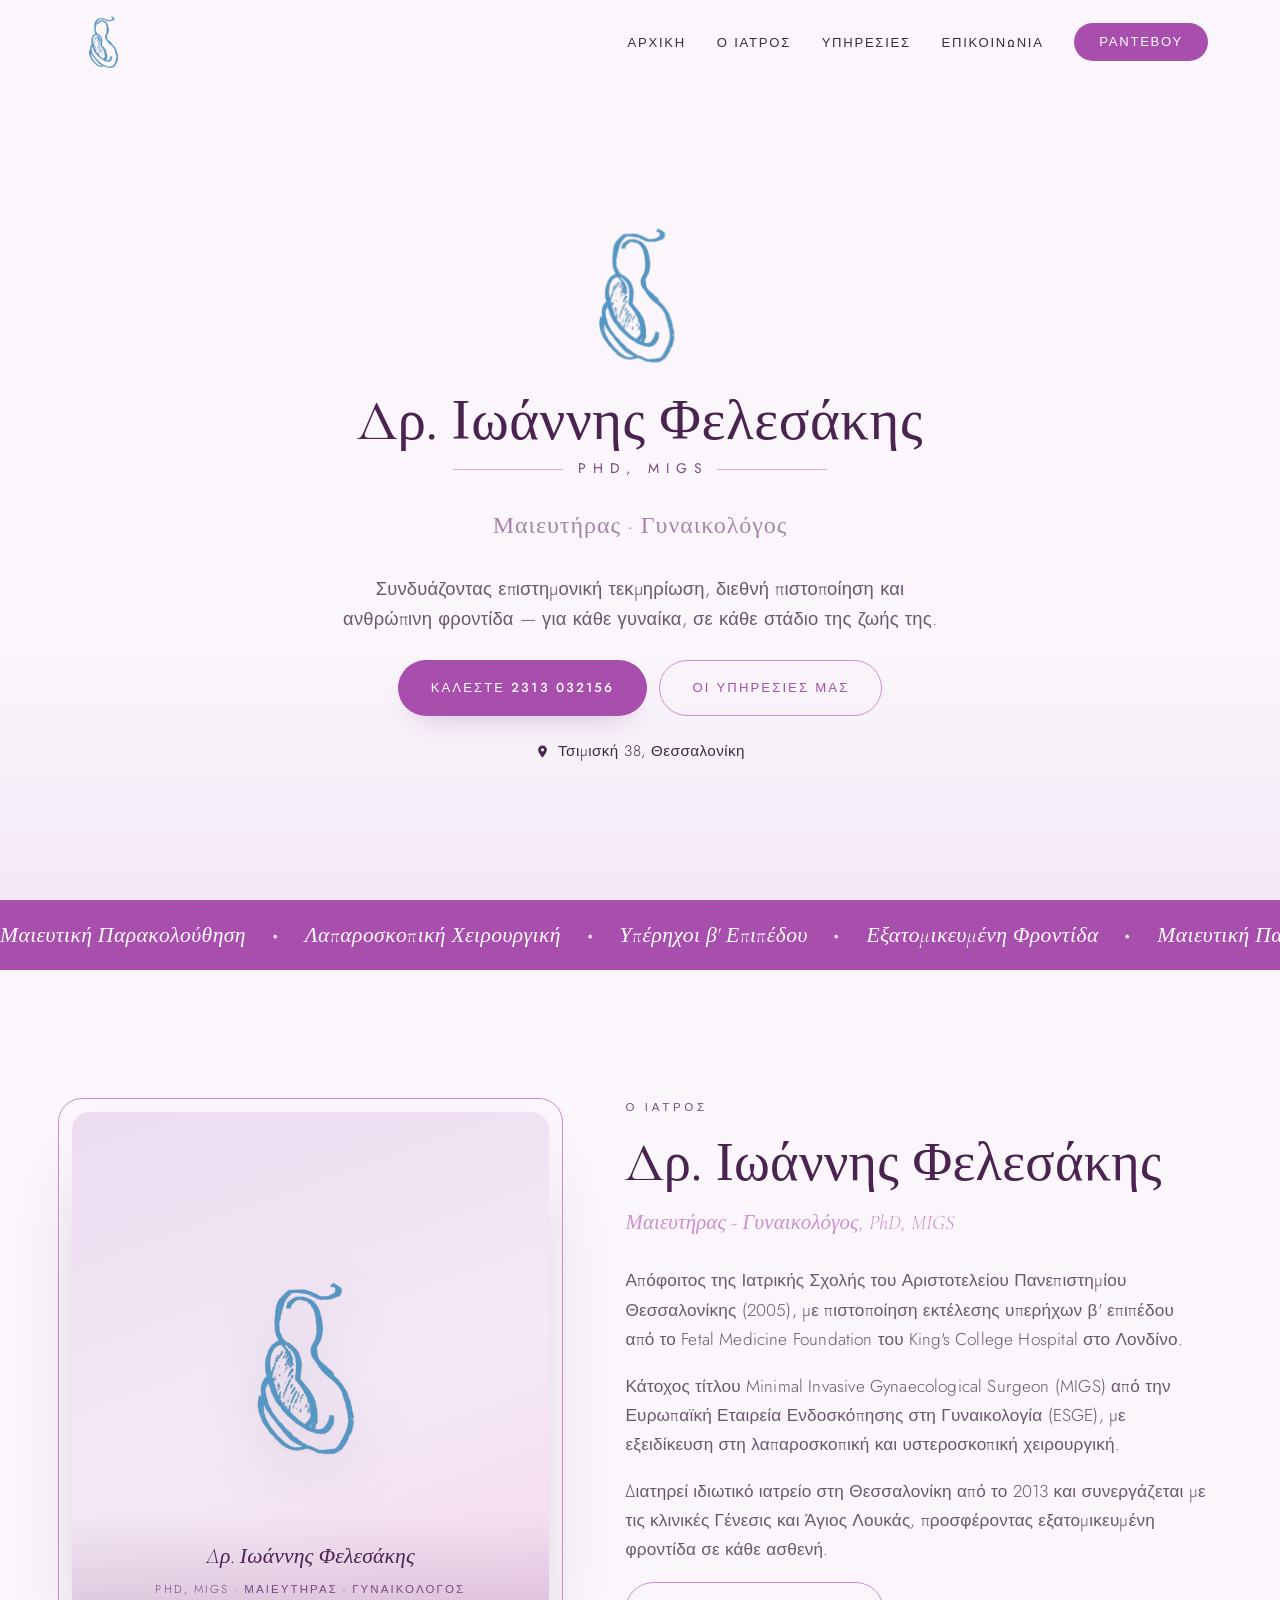
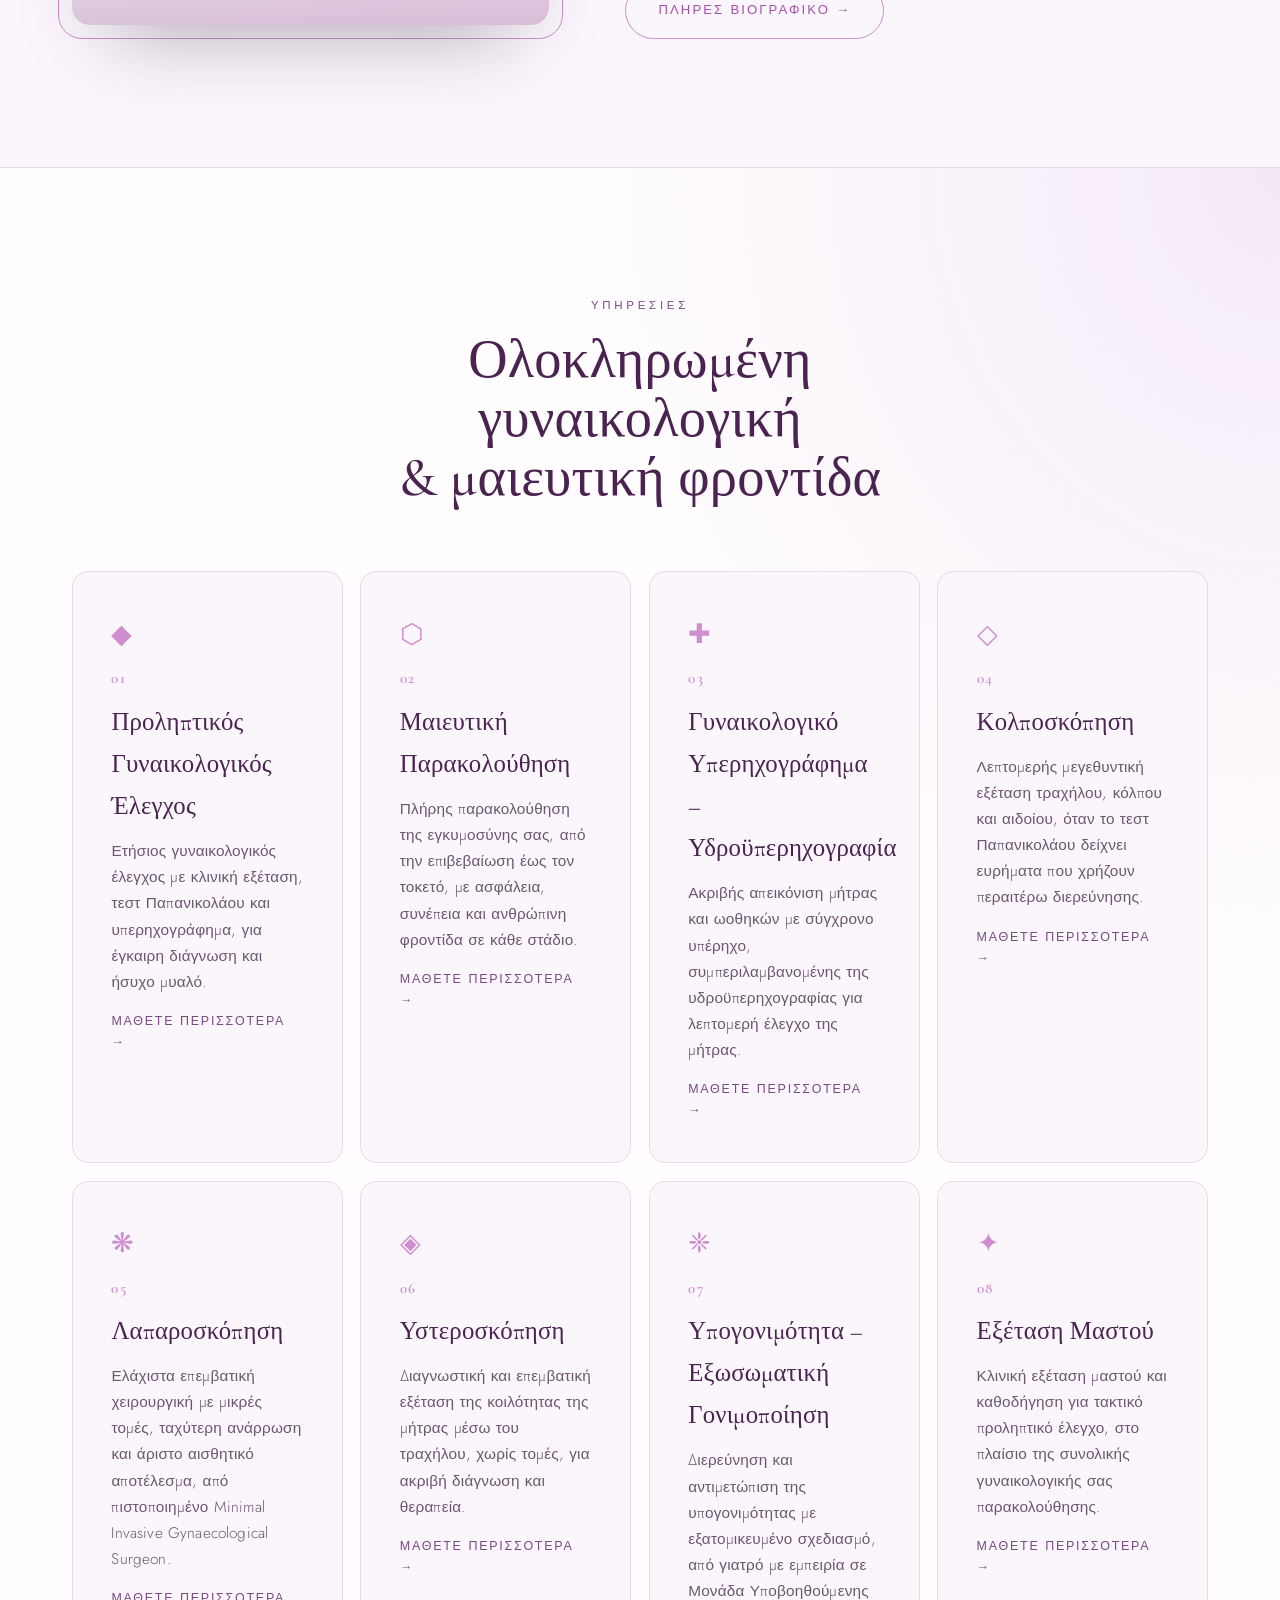
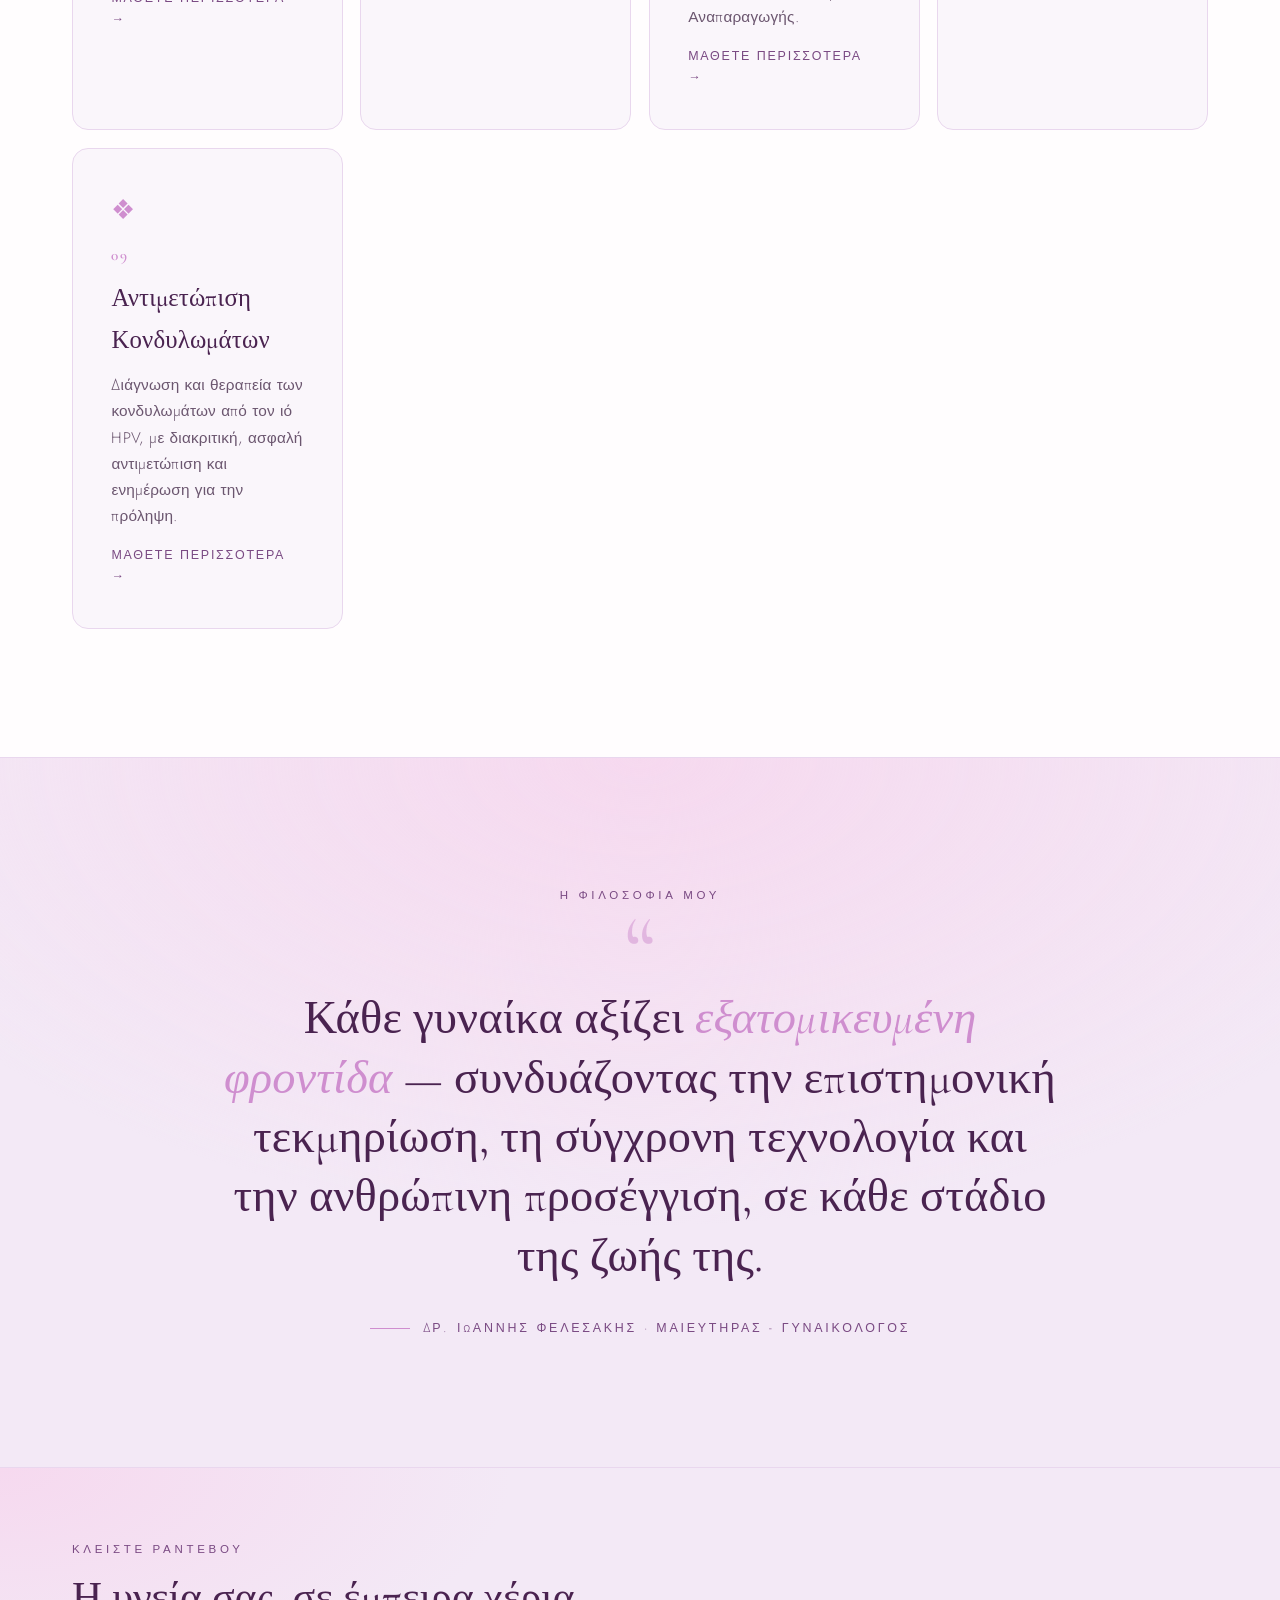
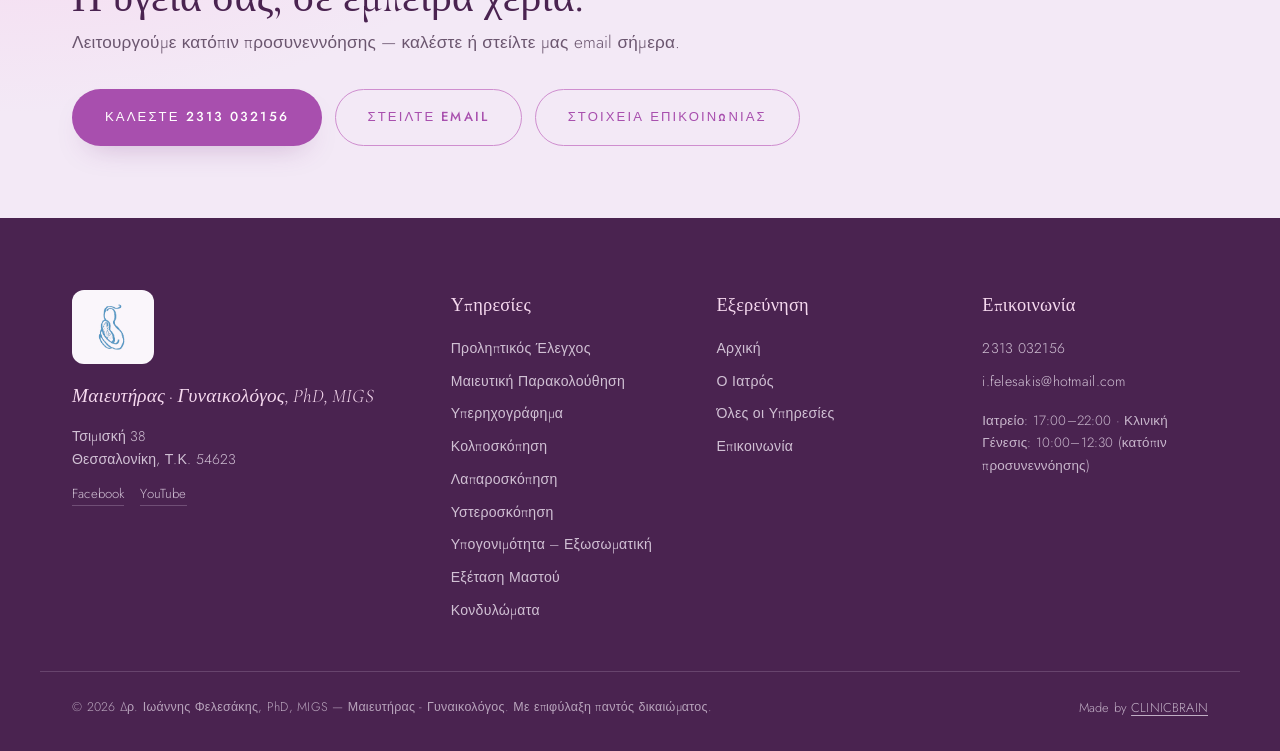
==== index.html @ ec5ebea4 "Initial commit: Felesakis gynecology site with updated service pages Content updates: preventive che" ====
<!DOCTYPE html>
<html lang="el">
<head>
  <meta charset="UTF-8" />
  <meta name="viewport" content="width=device-width, initial-scale=1.0" />
  <title>Γυναικολόγος Θεσσαλονίκη | Δρ. Ιωάννης Φελεσάκης, PhD, MIGS</title>
  <meta name="description" content="Δρ. Ιωάννης Φελεσάκης, PhD, MIGS — Μαιευτήρας Γυναικολόγος στη Θεσσαλονίκη. Προληπτικός έλεγχος, μαιευτική παρακολούθηση, λαπαροσκόπηση, υστεροσκόπηση, εξωσωματική. Κατόπιν ραντεβού." />
  <meta name="keywords" content="γυναικολόγος Θεσσαλονίκη, μαιευτήρας Θεσσαλονίκη, γυναικολόγος Τσιμισκή, λαπαροσκοπικός γυναικολόγος, μαιευτική παρακολούθηση" />
  <meta name="author" content="Δρ. Ιωάννης Φελεσάκης" />
  <meta name="robots" content="index, follow, max-image-preview:large" />
  <meta name="theme-color" content="#f5edf7" />
  <link rel="canonical" href="https://felesakis.gr/index.html" />

  <meta property="og:site_name" content="Ιωάννης Φελεσάκης" />
  <meta property="og:locale" content="el_GR" />
  <meta property="og:type" content="website" />
  <meta property="og:title" content="Γυναικολόγος Θεσσαλονίκη | Δρ. Ιωάννης Φελεσάκης, PhD, MIGS" />
  <meta property="og:description" content="Δρ. Ιωάννης Φελεσάκης, PhD, MIGS — Μαιευτήρας Γυναικολόγος στη Θεσσαλονίκη. Προληπτικός έλεγχος, μαιευτική παρακολούθηση, λαπαροσκόπηση, υστεροσκόπηση, εξωσωματική. Κατόπιν ραντεβού." />
  <meta property="og:url" content="https://felesakis.gr/index.html" />
  <meta property="og:image" content="https://felesakis.gr/assets/og-image.jpg" />
  <meta name="twitter:card" content="summary_large_image" />
  <meta name="twitter:title" content="Γυναικολόγος Θεσσαλονίκη | Δρ. Ιωάννης Φελεσάκης, PhD, MIGS" />
  <meta name="twitter:description" content="Δρ. Ιωάννης Φελεσάκης, PhD, MIGS — Μαιευτήρας Γυναικολόγος στη Θεσσαλονίκη. Προληπτικός έλεγχος, μαιευτική παρακολούθηση, λαπαροσκόπηση, υστεροσκόπηση, εξωσωματική. Κατόπιν ραντεβού." />
  <meta name="twitter:image" content="https://felesakis.gr/assets/og-image.jpg" />

  <link rel="icon" type="image/png" href="assets/favicon-32.png" />
  <link rel="apple-touch-icon" href="assets/apple-touch-icon.png" />
  <link rel="preconnect" href="https://fonts.googleapis.com" />
  <link rel="preconnect" href="https://fonts.gstatic.com" crossorigin />
  <link href="https://fonts.googleapis.com/css2?family=Cormorant+Garamond:ital,wght@0,400;0,500;0,600;1,400;1,500&family=Jost:wght@300;400;500;600&display=swap" rel="stylesheet" />
  <link rel="stylesheet" href="styles.css" />
  <script type="application/ld+json">{"@context": "https://schema.org", "@type": ["Physician", "MedicalBusiness", "LocalBusiness"], "@id": "https://felesakis.gr/#clinic", "name": "Ιωάννης Φελεσάκης", "alternateName": "Δρ. Ιωάννης Φελεσάκης, PhD, MIGS — Γυναικολόγος", "url": "https://felesakis.gr/", "telephone": "+302313032156", "email": "i.felesakis@hotmail.com", "image": "https://felesakis.gr/assets/og-image.jpg", "logo": "https://felesakis.gr/assets/logo-mark.png", "priceRange": "€€", "currenciesAccepted": "EUR", "medicalSpecialty": "Gynecologic", "address": {"@type": "PostalAddress", "streetAddress": "Τσιμισκή 38", "addressLocality": "Θεσσαλονίκη", "postalCode": "54623", "addressCountry": "GR"}, "openingHoursSpecification": [{"@type": "OpeningHoursSpecification", "dayOfWeek": ["Monday", "Tuesday", "Wednesday", "Thursday", "Friday"], "opens": "17:00", "closes": "22:00"}], "sameAs": ["https://www.facebook.com/i.felesakis", "https://www.youtube.com/channel/UCQ5oIycoXh8OLL2Y0oL8ktg"]}</script>
  <script type="application/ld+json">{"@context": "https://schema.org", "@type": "BreadcrumbList", "itemListElement": [{"@type": "ListItem", "position": 1, "name": "Αρχική", "item": "https://felesakis.gr/index.html"}]}</script>
  <script type="application/ld+json">{"@context": "https://schema.org", "@type": "WebSite", "name": "Ιωάννης Φελεσάκης", "url": "https://felesakis.gr/", "inLanguage": "el"}</script>
</head>
<body>
  <a class="skip-link" href="#main">Μετάβαση στο περιεχόμενο</a>
  <header class="site-header site-header--home" id="top">
    <nav class="nav container" aria-label="Κύρια πλοήγηση">
      <a href="index.html" class="brand" aria-label="Ιωάννης Φελεσάκης — Αρχική">
        <img src="assets/logo-mark.png" alt="Ιωάννης Φελεσάκης" class="brand-logo" width="700" height="700" />
      </a>
      <button class="nav-toggle" aria-label="Άνοιγμα μενού" aria-expanded="false"><span></span><span></span><span></span></button>
      <ul class="nav-links">
        <li><a href="index.html" aria-current="page">Αρχική</a></li>
        <li><a href="i-giatros.html">Ο Ιατρός</a></li>
        <li class="has-sub">
          <a href="ypiresies/index.html">Υπηρεσίες</a>
          <ul class="sub">
            <li><a href="ypiresies/proliptikos-elegxos.html">Προληπτικός Έλεγχος</a></li>
            <li><a href="ypiresies/maieutiki-parakolouthisi.html">Μαιευτική Παρακολούθηση</a></li>
            <li><a href="ypiresies/yperixografima-ydroyperixografia.html">Υπερηχογράφημα</a></li>
            <li><a href="ypiresies/kolposkopisi.html">Κολποσκόπηση</a></li>
            <li><a href="ypiresies/laparoskopisi.html">Λαπαροσκόπηση</a></li>
            <li><a href="ypiresies/ysteroskopisi.html">Υστεροσκόπηση</a></li>
            <li><a href="ypiresies/ypogonimotita-exosomatiki.html">Υπογονιμότητα &ndash; Εξωσωματική</a></li>
            <li><a href="ypiresies/exetasi-mastou.html">Εξέταση Μαστού</a></li>
            <li><a href="ypiresies/kondylomata.html">Κονδυλώματα</a></li>
          </ul>
        </li>
        <li><a href="epikoinonia.html">Επικοινωνία</a></li>
        <li><a href="epikoinonia.html" class="btn btn-nav">Ραντεβού</a></li>
      </ul>
    </nav>
  </header>
  <main id="main">
    <section class="hero" id="hero">
      <div class="hero-inner container">
        <img class="hero-logo reveal" src="assets/logo-mark.png" alt="Ιωάννης Φελεσάκης" width="700" height="700" fetchpriority="high" />
        <h1 class="hero-title reveal">Δρ. Ιωάννης Φελεσάκης<span class="hero-title-sub">PhD, MIGS</span></h1>
        <p class="hero-tagline reveal">Μαιευτήρας &middot; Γυναικολόγος</p>
        <p class="hero-lead reveal">Συνδυάζοντας επιστημονική τεκμηρίωση, διεθνή πιστοποίηση και ανθρώπινη φροντίδα — για κάθε γυναίκα, σε κάθε στάδιο της ζωής της.</p>
        <div class="hero-actions reveal">
          <a href="tel:+302313032156" class="btn btn-primary">Καλέστε 2313 032156</a>
          <a href="ypiresies/index.html" class="btn btn-ghost">Οι Υπηρεσίες μας</a>
        </div>
        <a class="hero-scroll" href="#about" aria-label="Μετάβαση στην επόμενη ενότητα"><span class="hero-mouse" aria-hidden="true"></span><svg class="ico-arrow" viewBox="0 0 16 34" fill="none" stroke="currentColor" stroke-width="1.2" stroke-linecap="round" stroke-linejoin="round" aria-hidden="true" focusable="false"><path d="M8 2v29M2.5 25.5 8 31.5l5.5-6"/></svg></a>
        <p class="hero-loc"><svg class="ico-pin" viewBox="0 0 24 24" fill="currentColor" aria-hidden="true" focusable="false"><path d="M12 2.2a7 7 0 0 0-7 7c0 5 7 12.6 7 12.6s7-7.6 7-12.6a7 7 0 0 0-7-7Zm0 9.6a2.6 2.6 0 1 1 0-5.2 2.6 2.6 0 0 1 0 5.2Z"/></svg><span>Τσιμισκή 38, Θεσσαλονίκη</span></p>
      </div>
    </section>

    <div class="strip" aria-hidden="true">
      <div class="strip-track">
        <span>Μαιευτική Παρακολούθηση</span><span class="dot">•</span>
        <span>Λαπαροσκοπική Χειρουργική</span><span class="dot">•</span>
        <span>Υπέρηχοι β&#39; Επιπέδου</span><span class="dot">•</span>
        <span>Εξατομικευμένη Φροντίδα</span><span class="dot">•</span>
        <span>Μαιευτική Παρακολούθηση</span><span class="dot">•</span>
        <span>Λαπαροσκοπική Χειρουργική</span><span class="dot">•</span>
        <span>Υπέρηχοι β&#39; Επιπέδου</span><span class="dot">•</span>
        <span>Εξατομικευμένη Φροντίδα</span><span class="dot">•</span>
      </div>
    </div>

    <section class="about" id="about">
      <div class="container about-grid">
        <div class="about-media reveal">
          <div class="about-portrait">
            <img src="assets/logo-mark.png" alt="Ιωάννης Φελεσάκης, PhD, MIGS" />
            <div class="about-portrait-caption">
              <span class="name">Δρ. Ιωάννης Φελεσάκης</span>
              <span class="role">PhD, MIGS &middot; Μαιευτήρας - Γυναικολόγος</span>
            </div>
          </div>
        </div>
        <div class="about-copy">
          <p class="eyebrow reveal">Ο Ιατρός</p>
          <h2 class="section-title reveal">Δρ. Ιωάννης Φελεσάκης</h2>
          <p class="about-role reveal">Μαιευτήρας - Γυναικολόγος, PhD, MIGS</p>
          <p class="reveal">Απόφοιτος της Ιατρικής Σχολής του Αριστοτελείου Πανεπιστημίου Θεσσαλονίκης (2005), με πιστοποίηση εκτέλεσης υπερήχων β&#39; επιπέδου από το Fetal Medicine Foundation του King&#39;s College Hospital στο Λονδίνο.</p>
          <p class="reveal">Κάτοχος τίτλου Minimal Invasive Gynaecological Surgeon (MIGS) από την Ευρωπαϊκή Εταιρεία Ενδοσκόπησης στη Γυναικολογία (ESGE), με εξειδίκευση στη λαπαροσκοπική και υστεροσκοπική χειρουργική.</p>
          <p class="reveal">Διατηρεί ιδιωτικό ιατρείο στη Θεσσαλονίκη από το 2013 και συνεργάζεται με τις κλινικές Γένεσις και Άγιος Λουκάς, προσφέροντας εξατομικευμένη φροντίδα σε κάθε ασθενή.</p>
          <a href="i-giatros.html" class="btn btn-ghost reveal">Πλήρες βιογραφικό →</a>
        </div>
      </div>
    </section>

    <section class="services" id="services">
      <div class="container">
        <div class="section-head reveal">
          <p class="eyebrow">Υπηρεσίες</p>
          <h2 class="section-title">Ολοκληρωμένη γυναικολογική<br />&amp; μαιευτική φροντίδα</h2>
        </div>
        <div class="services-grid">
        <a class="svc reveal" href="ypiresies/proliptikos-elegxos.html">
          <span class="svc-icon" aria-hidden="true">◆</span>
          <span class="svc-num">01</span>
          <h3>Προληπτικός Γυναικολογικός Έλεγχος</h3>
          <p>Ετήσιος γυναικολογικός έλεγχος με κλινική εξέταση, τεστ Παπανικολάου και υπερηχογράφημα, για έγκαιρη διάγνωση και ήσυχο μυαλό.</p>
          <span class="svc-more">Μάθετε περισσότερα →</span>
        </a>
        <a class="svc reveal" href="ypiresies/maieutiki-parakolouthisi.html">
          <span class="svc-icon" aria-hidden="true">⬡</span>
          <span class="svc-num">02</span>
          <h3>Μαιευτική Παρακολούθηση</h3>
          <p>Πλήρης παρακολούθηση της εγκυμοσύνης σας, από την επιβεβαίωση έως τον τοκετό, με ασφάλεια, συνέπεια και ανθρώπινη φροντίδα σε κάθε στάδιο.</p>
          <span class="svc-more">Μάθετε περισσότερα →</span>
        </a>
        <a class="svc reveal" href="ypiresies/yperixografima-ydroyperixografia.html">
          <span class="svc-icon" aria-hidden="true">✚</span>
          <span class="svc-num">03</span>
          <h3>Γυναικολογικό Υπερηχογράφημα &ndash; Υδροϋπερηχογραφία</h3>
          <p>Ακριβής απεικόνιση μήτρας και ωοθηκών με σύγχρονο υπέρηχο, συμπεριλαμβανομένης της υδροϋπερηχογραφίας για λεπτομερή έλεγχο της μήτρας.</p>
          <span class="svc-more">Μάθετε περισσότερα →</span>
        </a>
        <a class="svc reveal" href="ypiresies/kolposkopisi.html">
          <span class="svc-icon" aria-hidden="true">◇</span>
          <span class="svc-num">04</span>
          <h3>Κολποσκόπηση</h3>
          <p>Λεπτομερής μεγεθυντική εξέταση τραχήλου, κόλπου και αιδοίου, όταν το τεστ Παπανικολάου δείχνει ευρήματα που χρήζουν περαιτέρω διερεύνησης.</p>
          <span class="svc-more">Μάθετε περισσότερα →</span>
        </a>
        <a class="svc reveal" href="ypiresies/laparoskopisi.html">
          <span class="svc-icon" aria-hidden="true">❋</span>
          <span class="svc-num">05</span>
          <h3>Λαπαροσκόπηση</h3>
          <p>Ελάχιστα επεμβατική χειρουργική με μικρές τομές, ταχύτερη ανάρρωση και άριστο αισθητικό αποτέλεσμα, από πιστοποιημένο Minimal Invasive Gynaecological Surgeon.</p>
          <span class="svc-more">Μάθετε περισσότερα →</span>
        </a>
        <a class="svc reveal" href="ypiresies/ysteroskopisi.html">
          <span class="svc-icon" aria-hidden="true">◈</span>
          <span class="svc-num">06</span>
          <h3>Υστεροσκόπηση</h3>
          <p>Διαγνωστική και επεμβατική εξέταση της κοιλότητας της μήτρας μέσω του τραχήλου, χωρίς τομές, για ακριβή διάγνωση και θεραπεία.</p>
          <span class="svc-more">Μάθετε περισσότερα →</span>
        </a>
        <a class="svc reveal" href="ypiresies/ypogonimotita-exosomatiki.html">
          <span class="svc-icon" aria-hidden="true">❈</span>
          <span class="svc-num">07</span>
          <h3>Υπογονιμότητα &ndash; Εξωσωματική Γονιμοποίηση</h3>
          <p>Διερεύνηση και αντιμετώπιση της υπογονιμότητας με εξατομικευμένο σχεδιασμό, από γιατρό με εμπειρία σε Μονάδα Υποβοηθούμενης Αναπαραγωγής.</p>
          <span class="svc-more">Μάθετε περισσότερα →</span>
        </a>
        <a class="svc reveal" href="ypiresies/exetasi-mastou.html">
          <span class="svc-icon" aria-hidden="true">✦</span>
          <span class="svc-num">08</span>
          <h3>Εξέταση Μαστού</h3>
          <p>Κλινική εξέταση μαστού και καθοδήγηση για τακτικό προληπτικό έλεγχο, στο πλαίσιο της συνολικής γυναικολογικής σας παρακολούθησης.</p>
          <span class="svc-more">Μάθετε περισσότερα →</span>
        </a>
        <a class="svc reveal" href="ypiresies/kondylomata.html">
          <span class="svc-icon" aria-hidden="true">❖</span>
          <span class="svc-num">09</span>
          <h3>Αντιμετώπιση Κονδυλωμάτων</h3>
          <p>Διάγνωση και θεραπεία των κονδυλωμάτων από τον ιό HPV, με διακριτική, ασφαλή αντιμετώπιση και ενημέρωση για την πρόληψη.</p>
          <span class="svc-more">Μάθετε περισσότερα →</span>
        </a>
        </div>
      </div>
    </section>

    <section class="philosophy" id="philosophy">
      <div class="container philosophy-inner reveal">
        <p class="eyebrow">Η Φιλοσοφία μου</p>
        <span class="philosophy-mark" aria-hidden="true">&ldquo;</span>
        <blockquote>Κάθε γυναίκα αξίζει <em>εξατομικευμένη φροντίδα</em> — συνδυάζοντας την επιστημονική τεκμηρίωση, τη σύγχρονη τεχνολογία και την ανθρώπινη προσέγγιση, σε κάθε στάδιο της ζωής της.</blockquote>
        <cite class="philosophy-cite">Δρ. Ιωάννης Φελεσάκης &middot; Μαιευτήρας - Γυναικολόγος</cite>
      </div>
    </section>
  </main>
  <section class="cta-band">
    <div class="container cta-inner">
      <div>
        <p class="eyebrow">Κλείστε ραντεβού</p>
        <h2 class="cta-title">Η υγεία σας, σε έμπειρα χέρια.</h2>
        <p class="cta-sub">Λειτουργούμε κατόπιν προσυνεννόησης — καλέστε ή στείλτε μας email σήμερα.</p>
      </div>
      <div class="cta-actions">
        <a href="tel:+302313032156" class="btn btn-primary">Καλέστε 2313 032156</a>
        <a href="mailto:i.felesakis@hotmail.com" class="btn btn-ghost">Στείλτε Email</a>
        <a href="epikoinonia.html" class="btn btn-ghost">Στοιχεία Επικοινωνίας</a>
      </div>
    </div>
  </section>
  <footer class="site-footer">
    <div class="container footer-inner">
      <div class="footer-brand">
        <img src="assets/logo-mark.png" alt="Ιωάννης Φελεσάκης" class="footer-logo" width="700" height="700" />
        <p class="footer-tag">Μαιευτήρας &middot; Γυναικολόγος, PhD, MIGS</p>
        <p class="footer-addr">
          Τσιμισκή 38<br />
          Θεσσαλονίκη, Τ.Κ. 54623
        </p>
        <div class="footer-social">
          <a href="https://www.facebook.com/i.felesakis" target="_blank" rel="noopener noreferrer" aria-label="Facebook">Facebook</a>
          <a href="https://www.youtube.com/channel/UCQ5oIycoXh8OLL2Y0oL8ktg" target="_blank" rel="noopener noreferrer" aria-label="YouTube">YouTube</a>
        </div>
      </div>

      <div class="footer-col">
        <h3>Υπηρεσίες</h3>
        <nav aria-label="Υπηρεσίες" class="footer-links">
          <a href="ypiresies/proliptikos-elegxos.html">Προληπτικός Έλεγχος</a>
          <a href="ypiresies/maieutiki-parakolouthisi.html">Μαιευτική Παρακολούθηση</a>
          <a href="ypiresies/yperixografima-ydroyperixografia.html">Υπερηχογράφημα</a>
          <a href="ypiresies/kolposkopisi.html">Κολποσκόπηση</a>
          <a href="ypiresies/laparoskopisi.html">Λαπαροσκόπηση</a>
          <a href="ypiresies/ysteroskopisi.html">Υστεροσκόπηση</a>
          <a href="ypiresies/ypogonimotita-exosomatiki.html">Υπογονιμότητα &ndash; Εξωσωματική</a>
          <a href="ypiresies/exetasi-mastou.html">Εξέταση Μαστού</a>
          <a href="ypiresies/kondylomata.html">Κονδυλώματα</a>
        </nav>
      </div>

      <div class="footer-col">
        <h3>Εξερεύνηση</h3>
        <nav aria-label="Πλοήγηση" class="footer-links">
          <a href="index.html">Αρχική</a>
          <a href="i-giatros.html">Ο Ιατρός</a>
          <a href="ypiresies/index.html">Όλες οι Υπηρεσίες</a>
          <a href="epikoinonia.html">Επικοινωνία</a>
        </nav>
      </div>

      <div class="footer-col">
        <h3>Επικοινωνία</h3>
        <nav aria-label="Επικοινωνία" class="footer-links">
          <a href="tel:+302313032156">2313 032156</a>
          <a href="mailto:i.felesakis@hotmail.com">i.felesakis@hotmail.com</a>
        </nav>
        <p class="footer-hours">Ιατρείο: 17:00–22:00 &middot; Κλινική Γένεσις: 10:00–12:30 (κατόπιν προσυνεννόησης)</p>
      </div>
    </div>

    <div class="footer-bottom">
      <p class="footer-copy">© <span id="year">2026</span> Δρ. Ιωάννης Φελεσάκης, PhD, MIGS — Μαιευτήρας - Γυναικολόγος. Με επιφύλαξη παντός δικαιώματος.</p>
      <p class="cb-credit">Made by <a href="https://clinicbrain.gr/?utm_source=client-site&amp;utm_medium=footer&amp;utm_campaign=made-by" target="_blank" rel="noopener noreferrer">CLINICBRAIN</a></p>
    </div>
  </footer>
  <script src="main.js" defer></script>
</body>
</html>
---- styles.css ----
/* ============================================================
   Δρ. Ιωάννης Φελεσάκης, PhD, MIGS — Μαιευτήρας · Γυναικολόγος
   Soft lilac / pink-purple palette
   ============================================================ */

:root {
  --cream:      #faf6fb;
  --sand:       #f3e9f6;
  --beige:      #ecdcf0;
  --blush:      #f6d9ef;
  --rose:       #cf8ecf;
  --rose-deep:  #a84fae;
  --taupe:      #a884ad;
  --mocha:      #7a4a83;
  --cocoa:      #4a2350;
  --ink:        #3d2a42;
  --ink-soft:   #6b566f;
  --line:       #e9d7ee;
  --white:      #fffdfe;

  /* Type */
  --serif: "Cormorant Garamond", Georgia, "Times New Roman", serif;
  --sans:  "Jost", "Helvetica Neue", Arial, sans-serif;

  /* Rhythm */
  --container: 1200px;
  --gap: clamp(1.25rem, 4vw, 2rem);
  --section-y: clamp(4.5rem, 10vw, 8.5rem);
  --radius: 18px;
  --ease: cubic-bezier(0.22, 1, 0.36, 1);
}

* { box-sizing: border-box; }

html { scroll-behavior: smooth; -webkit-text-size-adjust: 100%; }

body {
  margin: 0;
  font-family: var(--sans);
  font-weight: 300;
  color: var(--ink);
  background: var(--cream);
  line-height: 1.7;
  font-size: clamp(1rem, 0.96rem + 0.2vw, 1.075rem);
  letter-spacing: 0.01em;
  overflow-x: hidden;
}

img { max-width: 100%; display: block; }
a { color: inherit; text-decoration: none; }

.container {
  width: 100%;
  max-width: var(--container);
  margin-inline: auto;
  padding-inline: var(--gap);
}

/* ---------- Shared type ---------- */
.eyebrow {
  font-size: 0.72rem;
  letter-spacing: 0.32em;
  text-transform: uppercase;
  color: var(--mocha);
  font-weight: 500;
  margin: 0 0 1rem;
}

.section-title {
  font-family: var(--serif);
  font-weight: 500;
  font-size: clamp(2rem, 1.4rem + 2.8vw, 3.4rem);
  line-height: 1.08;
  letter-spacing: 0.005em;
  color: var(--cocoa);
  margin: 0 0 1.4rem;
}
.section-title em { font-style: italic; color: var(--rose); }

.section-head { max-width: 640px; margin: 0 auto clamp(2.5rem, 5vw, 4rem); text-align: center; }
.section-head .eyebrow { justify-content: center; }

/* ---------- Buttons ---------- */
.btn {
  display: inline-flex;
  align-items: center;
  justify-content: center;
  gap: 0.5rem;
  font-family: var(--sans);
  font-weight: 500;
  font-size: 0.82rem;
  letter-spacing: 0.16em;
  text-transform: uppercase;
  padding: 1rem 2rem;
  border-radius: 100px;
  border: 1px solid transparent;
  cursor: pointer;
  transition: transform .4s var(--ease), background .35s var(--ease),
              color .35s var(--ease), border-color .35s var(--ease), box-shadow .4s var(--ease);
}
.btn-primary {
  background: var(--rose-deep);
  color: var(--white);
  box-shadow: 0 14px 30px -16px rgba(120, 45, 130, 0.35);
}
.btn-primary:hover { background: #8f3a97; transform: translateY(-3px); box-shadow: 0 20px 38px -16px rgba(120, 45, 130, 0.42); }
.btn-ghost {
  background: transparent;
  color: var(--rose-deep);
  border-color: var(--rose);
}
.btn-ghost:hover { background: var(--blush); border-color: var(--blush); color: var(--cocoa); transform: translateY(-3px); }

/* ============================================================
   Header
   ============================================================ */
.site-header {
  position: fixed;
  inset: 0 0 auto 0;
  z-index: 100;
  transition: background .4s var(--ease), box-shadow .4s var(--ease), backdrop-filter .4s var(--ease);
}
.site-header.scrolled {
  background: rgba(250, 246, 251, 0.86);
  backdrop-filter: blur(14px);
  box-shadow: 0 1px 0 var(--line), 0 14px 40px -30px rgba(61, 42, 66, 0.5);
}
.nav {
  display: flex;
  align-items: center;
  justify-content: space-between;
  min-height: 84px;
}
.brand-logo {
  height: 66px;
  width: auto;
  transition: height .4s var(--ease);
}
.scrolled .brand-logo { height: 56px; }

.nav-links {
  list-style: none;
  display: flex;
  align-items: center;
  gap: clamp(1.1rem, 2.4vw, 2.3rem);
  margin: 0; padding: 0;
}
.nav-links a {
  font-size: 0.82rem;
  letter-spacing: 0.13em;
  text-transform: uppercase;
  font-weight: 400;
  color: var(--ink);
  position: relative;
  padding-block: 0.4rem;
  transition: color .3s var(--ease);
}
.nav-links a:not(.btn)::after {
  content: "";
  position: absolute;
  left: 0; bottom: 0;
  width: 100%; height: 1px;
  background: var(--rose);
  transform: scaleX(0);
  transform-origin: right;
  transition: transform .4s var(--ease);
}
.nav-links a:not(.btn):hover { color: var(--mocha); }
.nav-links a:not(.btn):hover::after { transform: scaleX(1); transform-origin: left; }
.btn-nav {
  background: var(--rose-deep);
  color: var(--white) !important;
  padding: 0.7rem 1.5rem;
  border-radius: 100px;
}
.btn-nav:hover { background: #8f3a97; }

.nav-toggle {
  display: none;
  flex-direction: column;
  gap: 7px;
  background: none;
  border: 0;
  cursor: pointer;
  padding: 8px 0;
}
.nav-toggle span {
  width: 34px; height: 1.5px;
  background: var(--cocoa);
  transition: transform .35s var(--ease), opacity .3s var(--ease);
}

/* ============================================================
   Hero
   ============================================================ */
.hero {
  position: relative;
  min-height: 100svh;
  display: flex;
  align-items: center;
  padding-block: calc(84px + clamp(0.25rem, 2vw, 2rem)) clamp(1.25rem, 4vw, 2.5rem);
  background: linear-gradient(180deg, var(--cream) 0%, var(--cream) 72%, var(--sand) 100%);
  overflow: hidden;
}
.hero-inner {
  position: relative;
  max-width: 720px;
  display: flex;
  flex-direction: column;
  align-items: center;
  text-align: center;
}

/* Το σήμα του λογοτύπου είναι το πρώτο πράγμα που βλέπει ο επισκέπτης */
.hero-logo {
  /* το svh κρατά το σήμα αναλογικό και σε χαμηλά viewport laptop */
  width: min(46vw, 22svh, 200px);
  height: auto;
  margin-bottom: clamp(0.25rem, 1.5vw, 0.75rem);
}

.hero-title {
  font-family: var(--serif);
  font-weight: 500;
  font-size: clamp(2.4rem, 1rem + 7vw, 3.4rem);
  line-height: 1;
  letter-spacing: 0.01em;
  color: var(--cocoa);
  margin: 0 0 1rem;
}
.hero-title em { font-style: italic; color: var(--rose-deep); }
/* «CLINIC» — δεύτερη γραμμή του λογοτύπου, αραιωμένα κεφαλαία με λεπτές γραμμές */
.hero-title-sub {
  display: flex;
  align-items: center;
  justify-content: center;
  font-family: var(--sans);
  font-weight: 400;
  font-size: 0.245em;
  line-height: 1;
  letter-spacing: 0.5em;
  text-transform: uppercase;
  color: var(--mocha);
  margin-top: 0.85em;
}
.hero-title-sub::before,
.hero-title-sub::after {
  content: "";
  flex: none;
  width: clamp(48px, 14vw, 110px);
  height: 1px;
  background: var(--rose);
  opacity: 0.75;
}
.hero-title-sub::before { margin-right: 1.1em; }
.hero-title-sub::after { margin-left: calc(1.1em - 0.5em); }

.hero-tagline {
  font-family: var(--serif);
  font-size: clamp(1.15rem, 1rem + 0.9vw, 1.5rem);
  letter-spacing: 0.04em;
  color: var(--taupe);
  margin: 0.9rem 0 0;
}
.hero-tagline em { font-style: italic; color: var(--rose-deep); }

/* Τρεις πυλώνες φροντίδας — εικονίδια γραμμής με κάθετους διαχωριστές */
.hero-pillars {
  list-style: none;
  display: grid;
  grid-template-columns: repeat(3, 1fr);
  width: 100%;
  max-width: 560px;
  margin: clamp(1.6rem, 5vw, 2.4rem) 0 0;
  padding: 0;
}
.hero-pillars li {
  display: grid;
  grid-template-rows: auto 1fr;
  justify-items: center;
  gap: clamp(0.8rem, 2.6vw, 1.2rem);
  padding-inline: clamp(0.4rem, 2vw, 1rem);
}
.hero-pillars li + li { border-left: 1px solid var(--line); }
/* κοινό ύψος ώστε τα τρία εικονίδια να «κάθονται» στην ίδια γραμμή */
.hero-pillars { --ico-h: clamp(42px, 12vw, 50px); }
.hero-pillars .ico {
  width: auto;
  height: var(--ico-h);
  color: var(--mocha);
}
/* Το σήμα του λογοτύπου (δόντι με το πρόσωπο) έχει πιο βαριές γραμμές
   από τα δύο line icons — λίγο μικρότερο για ίδιο οπτικό βάρος. */
.hero-pillars .ico-mark {
  height: calc(var(--ico-h) * 0.94);
  align-self: center;
}
.hero-pillars span {
  font-size: clamp(0.63rem, 0.5rem + 0.4vw, 0.72rem);
  letter-spacing: 0.16em;
  line-height: 1.6;
  text-transform: uppercase;
  color: var(--cocoa);
}

.hero-lead {
  max-width: 46ch;
  font-size: clamp(1rem, 0.96rem + 0.4vw, 1.15rem);
  line-height: 1.6;
  color: var(--ink-soft);
  margin: clamp(1.5rem, 4.5vw, 2.1rem) 0 0;
}
.hero-lead em { font-style: normal; color: var(--rose-deep); }

.hero-actions {
  display: flex;
  flex-wrap: wrap;
  justify-content: center;
  gap: 0.75rem;
  width: 100%;
  margin-top: clamp(1.3rem, 4vw, 1.9rem);
}

.hero-scroll {
  display: flex;
  flex-direction: column;
  align-items: center;
  gap: 0.3rem;
  margin-top: clamp(1.2rem, 3.5vw, 1.7rem);
  color: var(--rose-deep);
}
.hero-mouse {
  position: relative;
  width: 22px; height: 34px;
  border: 1px solid currentColor;
  border-radius: 100px;
}
.hero-mouse::after {
  content: "";
  position: absolute;
  left: 50%; top: 7px;
  width: 3px; height: 7px;
  margin-left: -1.5px;
  border-radius: 4px;
  background: currentColor;
  animation: scroll 1.8s var(--ease) infinite;
}
.hero-scroll .ico-arrow { width: 11px; height: auto; }

.hero-loc {
  display: flex;
  align-items: center;
  justify-content: center;
  gap: 0.5rem;
  margin: clamp(1.2rem, 3.5vw, 1.7rem) 0 0;
  font-size: 0.95rem;
  letter-spacing: 0.03em;
  color: var(--ink);
}
.hero-loc .ico-pin { width: 15px; height: 15px; color: var(--cocoa); flex: none; }
/* λεπτή γραμμή κλεισίματος κάτω από την τοποθεσία */
.hero-inner::after {
  content: "";
  width: 64px;
  height: 1px;
  background: var(--rose);
  margin-top: clamp(0.9rem, 2.5vw, 1.4rem);
}

@keyframes scroll {
  0% { opacity: 0; transform: translateY(0); }
  35% { opacity: 1; }
  70%, 100% { opacity: 0; transform: translateY(14px); }
}

/* ---------- Hero: σύνθεση για μεγάλες οθόνες ----------
   Ίδια στοιχεία, άλλη διάταξη: το κυρίως μήνυμα κεντράρεται στο οπτικό
   κέντρο και οι τρεις πυλώνες κατεβαίνουν σε ζώνη στη βάση του hero,
   ώστε να «πατάει» το layout σε πλατύ καμβά αντί για μια ψηλή στήλη.  */
@media (min-width: 901px) {
  .hero {
    padding-block: calc(84px + clamp(1rem, 3svh, 2.25rem)) clamp(1.75rem, 4svh, 3rem);
  }
  .hero-inner {
    max-width: var(--container);
    width: 100%;
    display: grid;
    justify-items: center;
    grid-template-areas:
      "logo"
      "title"
      "tag"
      "lead"
      "cta"
      "loc"
      "pillars";
  }
  .hero-logo    { grid-area: logo; width: min(19svh, 190px); }
  .hero-title   { grid-area: title; font-size: clamp(3rem, 1rem + 3.2vw, 4rem); }
  .hero-tagline { grid-area: tag; }
  .hero-lead    { grid-area: lead; max-width: 56ch; margin-top: clamp(1.5rem, 3svh, 2.2rem); }
  .hero-actions { grid-area: cta; width: auto; margin-top: clamp(1.4rem, 3svh, 2.1rem); }
  .hero-loc     { grid-area: loc; margin-top: clamp(1.2rem, 2.5svh, 1.8rem); }

  /* Η ζώνη πυλώνων: λεπτή γραμμή από πάνω, τρεις ισομερείς στήλες */
  .hero-pillars {
    grid-area: pillars;
    width: 100%;
    max-width: 940px;
    margin-top: clamp(2rem, 5svh, 3.5rem);
    padding-top: clamp(1.5rem, 3.5svh, 2.4rem);
    border-top: 1px solid var(--line);
  }
  .hero-pillars span { font-size: 0.74rem; letter-spacing: 0.2em; }

  /* Στο desktop το scroll cue περισσεύει — η ζώνη πυλώνων κρατά τη βάση */
  .hero-scroll { display: none; }
  .hero-inner::after { display: none; }
}

/* ============================================================
   Marquee strip
   ============================================================ */
/* Ίδιο χρώμα με τα κουμπιά «Ραντεβού» (.btn-primary / .btn-nav) */
.strip {
  background: var(--rose-deep);
  color: var(--white);
  overflow: hidden;
  padding-block: 1.05rem;
}
.strip-track {
  display: inline-flex;
  align-items: center;
  gap: 1.6rem;
  white-space: nowrap;
  animation: marquee 28s linear infinite;
}
.strip-track span {
  font-family: var(--serif);
  font-size: 1.35rem;
  font-style: italic;
  letter-spacing: 0.02em;
}
.strip-track .dot { color: var(--blush); font-style: normal; }
@keyframes marquee {
  from { transform: translateX(0); }
  to { transform: translateX(-50%); }
}

/* ============================================================
   About
   ============================================================ */
.about { padding-block: var(--section-y); }
.about-grid {
  display: grid;
  grid-template-columns: 0.9fr 1.1fr;
  gap: clamp(2.5rem, 6vw, 5.5rem);
  align-items: center;
}
.about-media { position: relative; }
.about-media img {
  display: block;
  width: 100%;
  height: auto;
  aspect-ratio: 985 / 1060;
  object-fit: cover;
  object-position: 50% 20%;
  border-radius: var(--radius);
  background: var(--beige);
  box-shadow: 0 40px 80px -40px rgba(61, 42, 66, 0.45);
}
.about-media::after {
  content: "";
  position: absolute;
  inset: -14px;
  border: 1px solid var(--rose);
  border-radius: calc(var(--radius) + 6px);
  z-index: -1;
  pointer-events: none;
}
.about-role {
  font-family: var(--serif);
  font-style: italic;
  font-size: 1.3rem;
  color: var(--rose);
  margin: -0.6rem 0 1.6rem;
}
.about-copy p:not(.eyebrow):not(.about-role) { color: var(--ink-soft); margin: 0 0 1.1rem; }

/* ============================================================
   Services
   ============================================================ */
.services {
  padding-block: var(--section-y);
  background:
    radial-gradient(90% 60% at 100% 0%, var(--sand) 0%, transparent 60%),
    var(--white);
  border-block: 1px solid var(--line);
}
.services-grid {
  display: grid;
  grid-template-columns: repeat(auto-fill, minmax(250px, 1fr));
  gap: 1.1rem;
}
.svc {
  background: var(--cream);
  border: 1px solid var(--line);
  border-radius: 16px;
  padding: clamp(1.8rem, 3vw, 2.4rem);
  transition: background .4s var(--ease), transform .4s var(--ease),
              border-color .4s var(--ease), box-shadow .4s var(--ease);
  position: relative;
  overflow: hidden;
}
.svc:hover {
  background: var(--sand);
  border-color: var(--rose);
  transform: translateY(-4px);
  box-shadow: 0 26px 50px -30px rgba(61, 42, 66, 0.4);
}
.svc-num {
  font-family: var(--serif);
  font-size: 0.95rem;
  font-weight: 600;
  color: var(--rose);
  letter-spacing: 0.1em;
}
.svc h3 {
  font-family: var(--serif);
  font-weight: 500;
  font-size: 1.55rem;
  color: var(--cocoa);
  margin: 0.5rem 0 0.7rem;
}
.svc p { margin: 0; color: var(--ink-soft); font-size: 0.96rem; }
.svc::before {
  content: "";
  position: absolute;
  left: 0; top: 0;
  width: 3px; height: 0;
  background: var(--rose);
  transition: height .45s var(--ease);
}
.svc:hover::before { height: 100%; }

/* ============================================================
   Philosophy
   ============================================================ */
.philosophy {
  padding-block: var(--section-y);
  background:
    radial-gradient(120% 120% at 50% 0%, var(--blush) 0%, transparent 55%),
    var(--sand);
  text-align: center;
}
.philosophy-inner { max-width: 900px; margin-inline: auto; }
.philosophy .eyebrow { justify-content: center; }
.philosophy-mark {
  display: block;
  font-family: var(--serif);
  font-size: clamp(4rem, 8vw, 6.5rem);
  line-height: 0.6;
  color: var(--rose);
  opacity: 0.5;
  margin-bottom: 0.4rem;
}
.philosophy blockquote {
  font-family: var(--serif);
  font-weight: 400;
  font-size: clamp(1.6rem, 1rem + 2.4vw, 2.9rem);
  line-height: 1.28;
  color: var(--cocoa);
  margin: 0;
}
.philosophy blockquote em { font-style: italic; color: var(--rose); }
.philosophy-cite {
  display: inline-flex;
  align-items: center;
  gap: 0.8rem;
  margin-top: 2rem;
  font-style: normal;
  font-size: 0.78rem;
  letter-spacing: 0.22em;
  text-transform: uppercase;
  color: var(--mocha);
}
.philosophy-cite::before {
  content: "";
  width: 40px; height: 1px;
  background: var(--rose);
}

/* ============================================================
   Contact
   ============================================================ */
.contact { padding-block: var(--section-y); }
.contact-grid {
  display: grid;
  grid-template-columns: 1fr 1fr;
  gap: clamp(2.5rem, 5vw, 4.5rem);
  align-items: start;
}
.contact-note { color: var(--ink-soft); max-width: 46ch; margin: 0 0 2rem; }
.contact-note strong { color: var(--cocoa); font-weight: 500; }

.contact-list { list-style: none; margin: 0 0 2.2rem; padding: 0; }
.contact-list li {
  display: grid;
  grid-template-columns: 130px 1fr;
  gap: 1rem;
  padding: 1.1rem 0;
  border-top: 1px solid var(--line);
}
.contact-list li:last-child { border-bottom: 1px solid var(--line); }
.contact-label {
  font-size: 0.72rem;
  letter-spacing: 0.2em;
  text-transform: uppercase;
  color: var(--mocha);
  font-weight: 500;
  padding-top: 0.2rem;
}
.contact-value { color: var(--ink); }
.contact-value em { color: var(--rose); font-style: italic; }
.contact-value a { border-bottom: 1px solid var(--rose); transition: color .3s var(--ease); }
.contact-value a:hover { color: var(--rose); }
.contact-actions { display: flex; flex-wrap: wrap; gap: 0.9rem; }

.contact-map {
  border-radius: var(--radius);
  overflow: hidden;
  border: 1px solid var(--line);
  box-shadow: 0 40px 80px -44px rgba(61, 42, 66, 0.45);
  min-height: 420px;
  height: 100%;
}
.contact-map iframe { width: 100%; height: 100%; min-height: 420px; border: 0; filter: grayscale(0.25) sepia(0.12); }

/* ============================================================
   Footer
   ============================================================ */
.site-footer {
  background: var(--cocoa);
  color: var(--sand);
  padding-top: clamp(3rem, 6vw, 4.5rem);
}
.footer-inner {
  display: grid;
  grid-template-columns: 1.4fr 1fr 1fr;
  gap: 2.5rem;
  padding-bottom: 3rem;
  border-bottom: 1px solid rgba(233, 215, 238, 0.18);
}
.footer-logo {
  height: 74px;
  width: auto;
  background: var(--cream);
  border-radius: 12px;
  padding: 8px 12px;
  margin-bottom: 1rem;
}
.footer-tag { font-family: var(--serif); font-style: italic; font-size: 1.2rem; color: var(--blush); margin: 0; }
.footer-nav, .footer-contact { display: flex; flex-direction: column; gap: 0.8rem; padding-top: 0.5rem; }
.footer-nav a, .footer-contact a {
  color: var(--sand);
  opacity: 0.82;
  font-size: 0.92rem;
  letter-spacing: 0.04em;
  transition: opacity .3s var(--ease), color .3s var(--ease);
  width: fit-content;
}
.footer-nav a:hover, .footer-contact a:hover { opacity: 1; color: var(--blush); }

.footer-bottom {
  max-width: var(--container);
  margin-inline: auto;
  padding: 1.6rem var(--gap) 2rem;
  display: flex;
  flex-wrap: wrap;
  align-items: center;
  justify-content: space-between;
  gap: 0.6rem;
}
.footer-copy { font-size: 0.78rem; opacity: 0.65; margin: 0; letter-spacing: 0.02em; }

.cb-credit {
  margin: 0;
  font-size: 0.8rem;
  opacity: 0.7;
}
.cb-credit a { color: inherit; text-decoration: underline; text-underline-offset: 3px; }
.cb-credit a:hover { opacity: 1; color: var(--blush); }

/* Διακριτική γραμμή περιοχών — κρατά τις τοπικές σελίδες ανιχνεύσιμες
   χωρίς να τις προβάλλει στην πλοήγηση. */
.footer-areas {
  max-width: var(--container);
  margin: 0 auto;
  padding: 0 var(--gap) 1.6rem;
  font-size: 0.72rem;
  line-height: 1.9;
  letter-spacing: 0.02em;
  opacity: 0.45;
}
.footer-areas a { transition: opacity .3s var(--ease), color .3s var(--ease); }
.footer-areas a:hover { color: var(--blush); }
.footer-areas span { padding-inline: 0.3rem; }

/* ============================================================
   Reveal animation
   ============================================================ */
.reveal {
  opacity: 0;
  transform: translateY(26px);
  transition: opacity .8s var(--ease), transform .8s var(--ease);
  transition-delay: var(--d, 0ms);
}
.reveal.in { opacity: 1; transform: none; }

/* ============================================================
   Responsive
   ============================================================ */
@media (max-width: 900px) {
  .nav-toggle { display: flex; z-index: 120; position: relative; }
  /* Στην αρχική, το σήμα «ζει» μέσα στο hero — η μπάρα μένει καθαρή μέχρι το scroll */
  .site-header--home:not(.scrolled) .brand { opacity: 0; pointer-events: none; }
  .site-header--home .brand { transition: opacity .35s var(--ease); }
  .nav-open .site-header--home .brand { opacity: 0; }

  /* ΣΗΜΑΝΤΙΚΟ: το backdrop-filter κάνει τη μπάρα containing block για
     position:fixed απογόνους — το πλαϊνό μενού «παγιδευόταν» στα 84px
     ύψος της. Στο κινητό χρησιμοποιούμε αδιαφανές φόντο αντί για blur. */
  .site-header.scrolled {
    backdrop-filter: none;
    -webkit-backdrop-filter: none;
    background: rgba(250, 246, 251, 0.97);
  }

  .nav-links {
    position: fixed;
    inset: 0 0 0 auto;
    width: min(84vw, 340px);
    flex-direction: column;
    align-items: stretch;
    justify-content: flex-start;
    gap: 0.15rem;
    /* καθαρίζει τη μπάρα ώστε το πρώτο link να μην κρύβεται από το X */
    padding: calc(84px + 0.75rem) 1.9rem 2.5rem;
    background: var(--cream);
    box-shadow: -20px 0 60px -30px rgba(61, 42, 66, 0.6);
    transform: translateX(100%);
    transition: transform .45s var(--ease);
    overflow-y: auto;
    overscroll-behavior: contain;
    -webkit-overflow-scrolling: touch;
  }
  .nav-open .nav-links { transform: translateX(0); }
  .nav-links > li { flex: none; }
  .nav-links a { font-size: 1rem; display: block; padding-block: 0.6rem; }
  .nav-links a:not(.btn)::after { display: none; }
  .btn-nav { text-align: center; margin-top: 0.9rem; }
  .nav-open .nav-toggle span:nth-child(1) { transform: translateY(8.5px) rotate(45deg); }
  .nav-open .nav-toggle span:nth-child(2) { opacity: 0; }
  .nav-open .nav-toggle span:nth-child(3) { transform: translateY(-8.5px) rotate(-45deg); }

  /* Κλείδωμα της σελίδας από πίσω όσο το μενού είναι ανοιχτό */
  body.nav-open { overflow: hidden; }

  .about-grid { grid-template-columns: 1fr; gap: 3rem; }
  .about-media { max-width: 460px; margin-inline: auto; }
  .contact-grid { grid-template-columns: 1fr; }
  .footer-inner { grid-template-columns: 1fr 1fr; }
}

@media (max-width: 560px) {
  .footer-inner { grid-template-columns: 1fr; gap: 1.8rem; }
  .footer-bottom { flex-direction: column; text-align: center; }
  .contact-list li { grid-template-columns: 1fr; gap: 0.2rem; }
  .contact-label { padding-top: 0; }
  .contact-actions .btn { flex: 1 1 auto; }
  /* Στο κινητό τα δύο CTA γίνονται πλήρους πλάτους, στοιβαγμένα */
  .hero-actions { flex-direction: column; gap: 0.7rem; }
  .hero-actions .btn { width: 100%; padding-block: 1.05rem; }
}

@media (prefers-reduced-motion: reduce) {
  * { animation: none !important; scroll-behavior: auto; }
  .reveal { opacity: 1; transform: none; transition: none; }
}

/* ============================================================
   MULTI-PAGE COMPONENTS
   ============================================================ */

/* Dev aid: #showall flattens the full-height hero for full-page capture */
.showall .hero { min-height: auto; }

/* Skip link */
.skip-link {
  position: absolute;
  left: -999px; top: 0;
  z-index: 200;
  background: var(--cocoa);
  color: var(--cream);
  padding: 0.7rem 1.2rem;
  border-radius: 0 0 10px 0;
}
.skip-link:focus { left: 0; }

/* Nav dropdown (services) */
.has-sub { position: relative; }
.has-sub > .sub {
  list-style: none;
  margin: 0; padding: 0.6rem;
  position: absolute;
  top: calc(100% + 10px);
  left: 50%;
  transform: translateX(-50%) translateY(8px);
  min-width: 260px;
  background: var(--cream);
  border: 1px solid var(--line);
  border-radius: 14px;
  box-shadow: 0 24px 50px -24px rgba(61, 42, 66, 0.5);
  opacity: 0;
  visibility: hidden;
  /* Κλείνει με μικρή καθυστέρηση χάριτος, ώστε μια βιαστική διαγώνια
     κίνηση του ποντικιού να μην το εξαφανίζει. */
  transition: opacity .28s var(--ease) .22s, transform .28s var(--ease) .22s,
              visibility 0s linear .5s;
  z-index: 50;
}
/* Αόρατη «γέφυρα» που καλύπτει το κενό ανάμεσα στο «Υπηρεσίες» και το
   πάνελ — χωρίς αυτήν το hover χάνεται στη διαδρομή και το μενού κλείνει. */
.has-sub > .sub::before {
  content: "";
  position: absolute;
  left: 0; right: 0;
  top: -14px;
  height: 14px;
}
.has-sub:hover > .sub,
.has-sub:focus-within > .sub {
  opacity: 1; visibility: visible;
  transform: translateX(-50%) translateY(0);
  transition: opacity .28s var(--ease), transform .28s var(--ease), visibility 0s;
}
.has-sub > .sub li { display: block; }
.has-sub > .sub a {
  display: block;
  padding: 0.55rem 0.9rem;
  font-size: 0.82rem;
  letter-spacing: 0.04em;
  text-transform: none;
  border-radius: 9px;
  color: var(--ink);
}
.has-sub > .sub a::after { display: none; }
.has-sub > .sub a:hover { background: var(--sand); color: var(--cocoa); }

/* Breadcrumbs */
.crumbs {
  padding-top: calc(84px + 1.4rem);
  padding-bottom: 0.2rem;
  font-size: 0.78rem;
  letter-spacing: 0.04em;
  color: var(--ink-soft);
}
.crumbs a { color: var(--mocha); transition: color .3s var(--ease); }
.crumbs a:hover { color: var(--rose); }
.crumbs .sep { margin: 0 0.5rem; color: var(--taupe); opacity: 0.6; }
.crumbs span[aria-current] { color: var(--cocoa); }

/* Page hero (inner pages) */
.page-hero {
  padding-block: clamp(2.4rem, 5vw, 4rem) clamp(2rem, 4vw, 3rem);
  background:
    radial-gradient(90% 120% at 100% 0%, var(--blush) 0%, transparent 55%),
    linear-gradient(180deg, var(--sand), var(--cream));
}
.page-hero .container { max-width: 900px; }
.page-title {
  font-family: var(--serif);
  font-weight: 500;
  font-size: clamp(2.2rem, 1.4rem + 3.4vw, 4rem);
  line-height: 1.05;
  color: var(--cocoa);
  margin: 0 0 1.2rem;
}
.page-lead {
  font-size: clamp(1.05rem, 1rem + 0.4vw, 1.25rem);
  color: var(--ink-soft);
  max-width: 60ch;
  margin: 0 0 1.6rem;
}
.page-hero--svc { text-align: left; }
.svc-hero-icon {
  display: inline-block;
  font-size: 2.4rem;
  color: var(--rose);
  margin-bottom: 0.6rem;
}

/* Service cards as links (extend existing .svc) */
a.svc { display: block; color: inherit; }
.svc-icon {
  display: block;
  font-size: 1.7rem;
  color: var(--rose);
  margin-bottom: 0.4rem;
}
.svc-more {
  display: inline-block;
  margin-top: 1rem;
  font-size: 0.78rem;
  letter-spacing: 0.14em;
  text-transform: uppercase;
  color: var(--mocha);
  transition: transform .3s var(--ease), color .3s var(--ease);
}
a.svc:hover .svc-more { color: var(--rose); transform: translateX(4px); }
.services--hub { padding-top: clamp(2rem, 4vw, 3rem); background: var(--cream); border: 0; }

/* Service detail layout */
.svc-detail { padding-block: var(--section-y); }
.svc-detail-grid {
  display: grid;
  grid-template-columns: 1fr 340px;
  gap: clamp(2rem, 5vw, 4rem);
  align-items: start;
}
.svc-body h2 {
  font-family: var(--serif);
  font-weight: 500;
  font-size: clamp(1.5rem, 1.1rem + 1.4vw, 2.1rem);
  color: var(--cocoa);
  margin: 2.4rem 0 1rem;
}
.svc-body > p { color: var(--ink-soft); margin: 0 0 1.1rem; }
.svc-body h2:first-child { margin-top: 0; }

.ticks { list-style: none; margin: 0 0 1rem; padding: 0; }
.ticks li {
  position: relative;
  padding: 0.55rem 0 0.55rem 2rem;
  border-bottom: 1px solid var(--line);
  color: var(--ink);
}
.ticks li::before {
  content: "✓";
  position: absolute;
  left: 0; top: 0.5rem;
  color: var(--rose);
  font-weight: 600;
}
.ticks.two-col { display: grid; grid-template-columns: 1fr 1fr; gap: 0 1.6rem; }
.ticks a { border-bottom: 1px solid transparent; transition: color .3s var(--ease); }
.ticks a:hover { color: var(--rose); }

/* FAQ accordion */
.faq { display: flex; flex-direction: column; gap: 0.7rem; }
.faq-item {
  border: 1px solid var(--line);
  border-radius: 12px;
  background: var(--white);
  overflow: hidden;
}
.faq-item summary {
  cursor: pointer;
  padding: 1.1rem 1.3rem;
  font-weight: 500;
  color: var(--cocoa);
  list-style: none;
  position: relative;
  padding-right: 3rem;
}
.faq-item summary::-webkit-details-marker { display: none; }
.faq-item summary::after {
  content: "+";
  position: absolute;
  right: 1.2rem; top: 50%;
  transform: translateY(-50%);
  font-size: 1.4rem;
  color: var(--rose);
  transition: transform .3s var(--ease);
}
.faq-item[open] summary::after { transform: translateY(-50%) rotate(45deg); }
.faq-item p { margin: 0; padding: 0 1.3rem 1.2rem; color: var(--ink-soft); }

/* Aside cards */
.svc-aside { position: sticky; top: 100px; display: flex; flex-direction: column; gap: 1.2rem; }
.aside-card {
  background: var(--sand);
  border: 1px solid var(--line);
  border-radius: var(--radius);
  padding: 1.6rem;
}
.aside-card h3 {
  font-family: var(--serif);
  font-weight: 500;
  font-size: 1.35rem;
  color: var(--cocoa);
  margin: 0 0 0.8rem;
}
.aside-card p { color: var(--ink-soft); font-size: 0.95rem; margin: 0 0 1rem; }
.aside-meta { font-size: 0.9rem !important; }
.btn-block { display: flex; width: 100%; margin-bottom: 0.7rem; }
.aside-links { display: flex; flex-direction: column; gap: 0.6rem; }
.aside-links a {
  font-size: 0.92rem;
  color: var(--ink);
  transition: color .3s var(--ease), transform .3s var(--ease);
}
.aside-links a:hover { color: var(--rose); transform: translateX(3px); }

/* CTA band */
.cta-band {
  background:
    radial-gradient(80% 140% at 0% 0%, var(--blush) 0%, transparent 50%),
    var(--sand);
  border-top: 1px solid var(--line);
}
.cta-inner {
  display: flex;
  flex-wrap: wrap;
  align-items: center;
  justify-content: space-between;
  gap: 2rem;
  padding-block: clamp(3rem, 6vw, 4.5rem);
}
.cta-title {
  font-family: var(--serif);
  font-weight: 500;
  font-size: clamp(1.7rem, 1.2rem + 2vw, 2.6rem);
  color: var(--cocoa);
  margin: 0.3rem 0 0.4rem;
  line-height: 1.1;
}
.cta-sub { color: var(--ink-soft); margin: 0; }
.cta-actions { display: flex; flex-wrap: wrap; gap: 0.8rem; }

/* Credentials */
.creds { padding-bottom: var(--section-y); }
.creds-grid {
  display: grid;
  grid-template-columns: repeat(auto-fit, minmax(240px, 1fr));
  gap: 1px;
  background: var(--line);
  border: 1px solid var(--line);
  border-radius: var(--radius);
  overflow: hidden;
}
.cred { background: var(--cream); padding: 1.8rem; }
.cred-k {
  display: block;
  font-family: var(--serif);
  font-size: 1.3rem;
  color: var(--rose);
  margin-bottom: 0.4rem;
}
.cred-v { color: var(--ink-soft); font-size: 0.95rem; }

/* Blog */
.posts { padding-block: clamp(2rem, 4vw, 3rem) var(--section-y); }
.posts-grid {
  display: grid;
  grid-template-columns: repeat(auto-fill, minmax(320px, 1fr));
  gap: 1.6rem;
}
.post-card {
  display: flex;
  flex-direction: column;
  background: var(--white);
  border: 1px solid var(--line);
  border-radius: var(--radius);
  padding: 1.8rem;
  color: inherit;
  transition: transform .4s var(--ease), box-shadow .4s var(--ease);
}
.post-card:hover { transform: translateY(-4px); box-shadow: 0 30px 60px -34px rgba(61, 42, 66, 0.4); }
.post-cat {
  align-self: flex-start;
  font-size: 0.68rem;
  letter-spacing: 0.18em;
  text-transform: uppercase;
  color: var(--mocha);
  background: var(--sand);
  padding: 0.35rem 0.8rem;
  border-radius: 100px;
  margin-bottom: 1rem;
}
.post-card h2 {
  font-family: var(--serif);
  font-weight: 500;
  font-size: 1.5rem;
  color: var(--cocoa);
  margin: 0 0 0.6rem;
  line-height: 1.15;
}
.post-card p { color: var(--ink-soft); font-size: 0.95rem; margin: 0 0 1.2rem; flex: 1; }
.post-card time { font-size: 0.82rem; color: var(--taupe); }

/* Article */
.article-head {
  padding-block: clamp(2rem, 4vw, 3.4rem);
  background: linear-gradient(180deg, var(--sand), var(--cream));
}
.article-head-inner { max-width: 820px; }
.article-meta { color: var(--taupe); font-size: 0.9rem; margin: 0.6rem 0 0; }
.article-body {
  display: grid;
  grid-template-columns: minmax(0, 1fr) 300px;
  gap: clamp(2rem, 5vw, 4rem);
  padding-block: var(--section-y);
  align-items: start;
}
.article-copy { max-width: 720px; }
.article-copy .lead-p { font-size: 1.2rem; color: var(--ink); }
.article-copy h2 {
  font-family: var(--serif);
  font-weight: 500;
  font-size: clamp(1.5rem, 1.1rem + 1.2vw, 2rem);
  color: var(--cocoa);
  margin: 2.2rem 0 0.9rem;
}
.article-copy p { color: var(--ink-soft); margin: 0 0 1.1rem; }
.article-cta {
  margin: 2rem 0;
  padding: 1.4rem 1.6rem;
  background: var(--sand);
  border-left: 3px solid var(--rose);
  border-radius: 0 12px 12px 0;
}
.article-cta p { margin: 0; color: var(--ink); }
.article-cta a { color: var(--cocoa); border-bottom: 1px solid var(--rose); }
.article-disclaimer {
  margin-top: 2.4rem;
  padding-top: 1.4rem;
  border-top: 1px solid var(--line);
  font-size: 0.85rem;
  color: var(--taupe);
  font-style: italic;
}
.article-aside { position: sticky; top: 100px; }

/* ============================================================
   Footer overrides (4-column)
   ============================================================ */
.footer-inner { grid-template-columns: 1.5fr 1fr 1fr 1fr; }
.footer-col h3 {
  font-family: var(--serif);
  font-weight: 500;
  font-size: 1.15rem;
  color: var(--blush);
  margin: 0 0 1rem;
}
.footer-links { display: flex; flex-direction: column; gap: 0.55rem; }
.footer-links a {
  color: var(--sand);
  opacity: 0.8;
  font-size: 0.88rem;
  letter-spacing: 0.02em;
  width: fit-content;
  transition: opacity .3s var(--ease), color .3s var(--ease);
}
.footer-links a:hover { opacity: 1; color: var(--blush); }
.footer-addr { font-size: 0.88rem; opacity: 0.8; margin: 0.8rem 0; line-height: 1.6; }
.footer-hours { font-size: 0.84rem; opacity: 0.75; margin: 1rem 0 0; }
.footer-social { display: flex; gap: 1rem; margin-top: 0.4rem; }
.footer-social a {
  font-size: 0.82rem;
  color: var(--sand);
  opacity: 0.8;
  border-bottom: 1px solid rgba(233, 215, 238, 0.3);
  transition: opacity .3s var(--ease), color .3s var(--ease);
}
.footer-social a:hover { opacity: 1; color: var(--blush); }

@media (max-width: 980px) {
  .svc-detail-grid { grid-template-columns: 1fr; }
  .svc-aside { position: static; flex-direction: row; flex-wrap: wrap; }
  .svc-aside .aside-card { flex: 1 1 260px; }
  .article-body { grid-template-columns: 1fr; }
  .article-aside { position: static; }
  .footer-inner { grid-template-columns: 1fr 1fr; }
}

@media (max-width: 900px) {
  /* Mobile: show submenu inline, no hover dropdown */
  .has-sub > .sub {
    position: static;
    transform: none;
    opacity: 1;
    visibility: visible;
    box-shadow: none;
    border: 0;
    background: transparent;
    min-width: 0;
    padding: 0.4rem 0 0 0.8rem;
  }
  .has-sub > .sub a { padding: 0.45rem 0; font-size: 0.92rem; color: var(--ink-soft); }
  .has-sub > .sub::before { display: none; }
}

@media (max-width: 620px) {
  .ticks.two-col { grid-template-columns: 1fr; }
  .cta-inner { flex-direction: column; align-items: flex-start; }
  .footer-inner { grid-template-columns: 1fr; }
}

/* ============================================================
   Booking — Calendly (inline section + popup)
   ============================================================ */
.booking {
  padding-block: 0 var(--section-y);
  background: linear-gradient(180deg, var(--cream) 0%, var(--sand) 100%);
}
.booking .eyebrow { margin-bottom: 0.6rem; }
.booking .section-title { margin-top: 0; }
.booking-embed {
  margin-top: clamp(1.5rem, 3vw, 2.4rem);
  background: var(--white);
  border: 1px solid var(--line);
  border-radius: var(--radius);
  overflow: hidden;
  box-shadow: 0 40px 80px -48px rgba(61, 42, 66, 0.45);
}
.booking-embed .calendly-inline-widget { min-height: 700px; }

.cal-error {
  padding: 2rem;
  text-align: center;
  color: var(--ink-soft);
}
.cal-error a { color: var(--rose-deep); border-bottom: 1px solid var(--rose); }

/* ---------- Popup ---------- */
body.cal-open { overflow: hidden; }

.cal-modal {
  position: fixed;
  inset: 0;
  z-index: 300;
  display: flex;
  align-items: center;
  justify-content: center;
  padding: clamp(0.75rem, 3vw, 2rem);
}
.cal-modal[hidden] { display: none; }

.cal-modal-backdrop {
  position: absolute;
  inset: 0;
  background: rgba(40, 20, 46, 0.55);
  backdrop-filter: blur(3px);
  opacity: 0;
  transition: opacity .35s var(--ease);
}
.cal-modal.in .cal-modal-backdrop { opacity: 1; }

.cal-modal-panel {
  position: relative;
  width: min(1000px, 100%);
  height: min(760px, 92vh);
  background: var(--white);
  border: 1px solid var(--line);
  border-radius: var(--radius);
  overflow: hidden;
  box-shadow: 0 50px 100px -40px rgba(61, 42, 66, 0.6);
  opacity: 0;
  transform: translateY(16px) scale(0.985);
  transition: opacity .4s var(--ease), transform .4s var(--ease);
}
.cal-modal.in .cal-modal-panel { opacity: 1; transform: none; }

.cal-modal-close {
  position: absolute;
  top: 0.7rem;
  right: 0.7rem;
  z-index: 2;
  width: 40px;
  height: 40px;
  display: grid;
  place-items: center;
  border: 1px solid var(--line);
  border-radius: 50%;
  background: var(--cream);
  color: var(--cocoa);
  cursor: pointer;
  transition: background .3s var(--ease), color .3s var(--ease), transform .3s var(--ease);
}
.cal-modal-close:hover { background: var(--rose); color: var(--white); transform: rotate(90deg); }
.cal-modal-close svg { width: 18px; height: 18px; }

.cal-modal-body { height: 100%; }
.cal-modal-body .cal-mount { height: 100%; }
.cal-modal-body .calendly-inline-widget { height: 100% !important; min-width: 0 !important; }
.cal-mount iframe { width: 100%; height: 100%; border: 0; display: block; }
.cal-loading {
  position: absolute;
  inset: 0;
  display: grid;
  place-items: center;
  margin: 0;
  color: var(--ink-soft);
  font-size: 0.92rem;
  letter-spacing: 0.06em;
}

@media (max-width: 620px) {
  .cal-modal { padding: 0; }
  .cal-modal-panel { width: 100%; height: 100%; border-radius: 0; border: 0; }
}

@media (prefers-reduced-motion: reduce) {
  .cal-modal-backdrop,
  .cal-modal-panel { transition: none; }
  .cal-modal-panel { opacity: 1; transform: none; }
}


/* ============================================================
   Felesakis — additions: portrait plate (χωρίς φωτογραφία ιατρού),
   ώρες ιατρείου δύο χώρων, απλοποιημένο hero χωρίς Calendly
   ============================================================ */
.about-portrait {
  position: relative;
  display: flex;
  align-items: center;
  justify-content: center;
  width: 100%;
  aspect-ratio: 985 / 1060;
  border-radius: var(--radius);
  background: linear-gradient(160deg, var(--beige) 0%, var(--sand) 55%, var(--blush) 100%);
  box-shadow: 0 40px 80px -40px rgba(61, 42, 66, 0.45);
  overflow: hidden;
}
.about-portrait img {
  width: 46%;
  height: auto;
  aspect-ratio: auto;
  object-fit: contain;
  background: none;
  box-shadow: none;
  border-radius: 0;
  filter: drop-shadow(0 18px 30px rgba(61, 42, 66, 0.18));
}
.about-portrait-caption {
  position: absolute;
  left: 0; right: 0; bottom: 0;
  padding: 1.6rem 1.8rem;
  text-align: center;
  background: linear-gradient(0deg, rgba(74, 35, 84, 0.16), transparent);
}
.about-portrait-caption .name {
  display: block;
  font-family: var(--serif);
  font-style: italic;
  font-size: 1.35rem;
  color: var(--cocoa);
}
.about-portrait-caption .role {
  display: block;
  font-family: var(--sans);
  font-size: 0.72rem;
  letter-spacing: 0.18em;
  text-transform: uppercase;
  color: var(--mocha);
  margin-top: 0.3rem;
}

.hours-grid {
  display: grid;
  grid-template-columns: repeat(auto-fit, minmax(220px, 1fr));
  gap: 1.25rem;
  margin: 0 0 1.5rem;
}
.hours-card {
  background: var(--white);
  border: 1px solid var(--line);
  border-radius: var(--radius);
  padding: 1.5rem 1.6rem;
}
.hours-card h3 {
  font-family: var(--serif);
  font-weight: 500;
  font-size: 1.25rem;
  color: var(--cocoa);
  margin: 0 0 0.5rem;
}
.hours-card p { margin: 0.15rem 0; color: var(--ink-soft); }
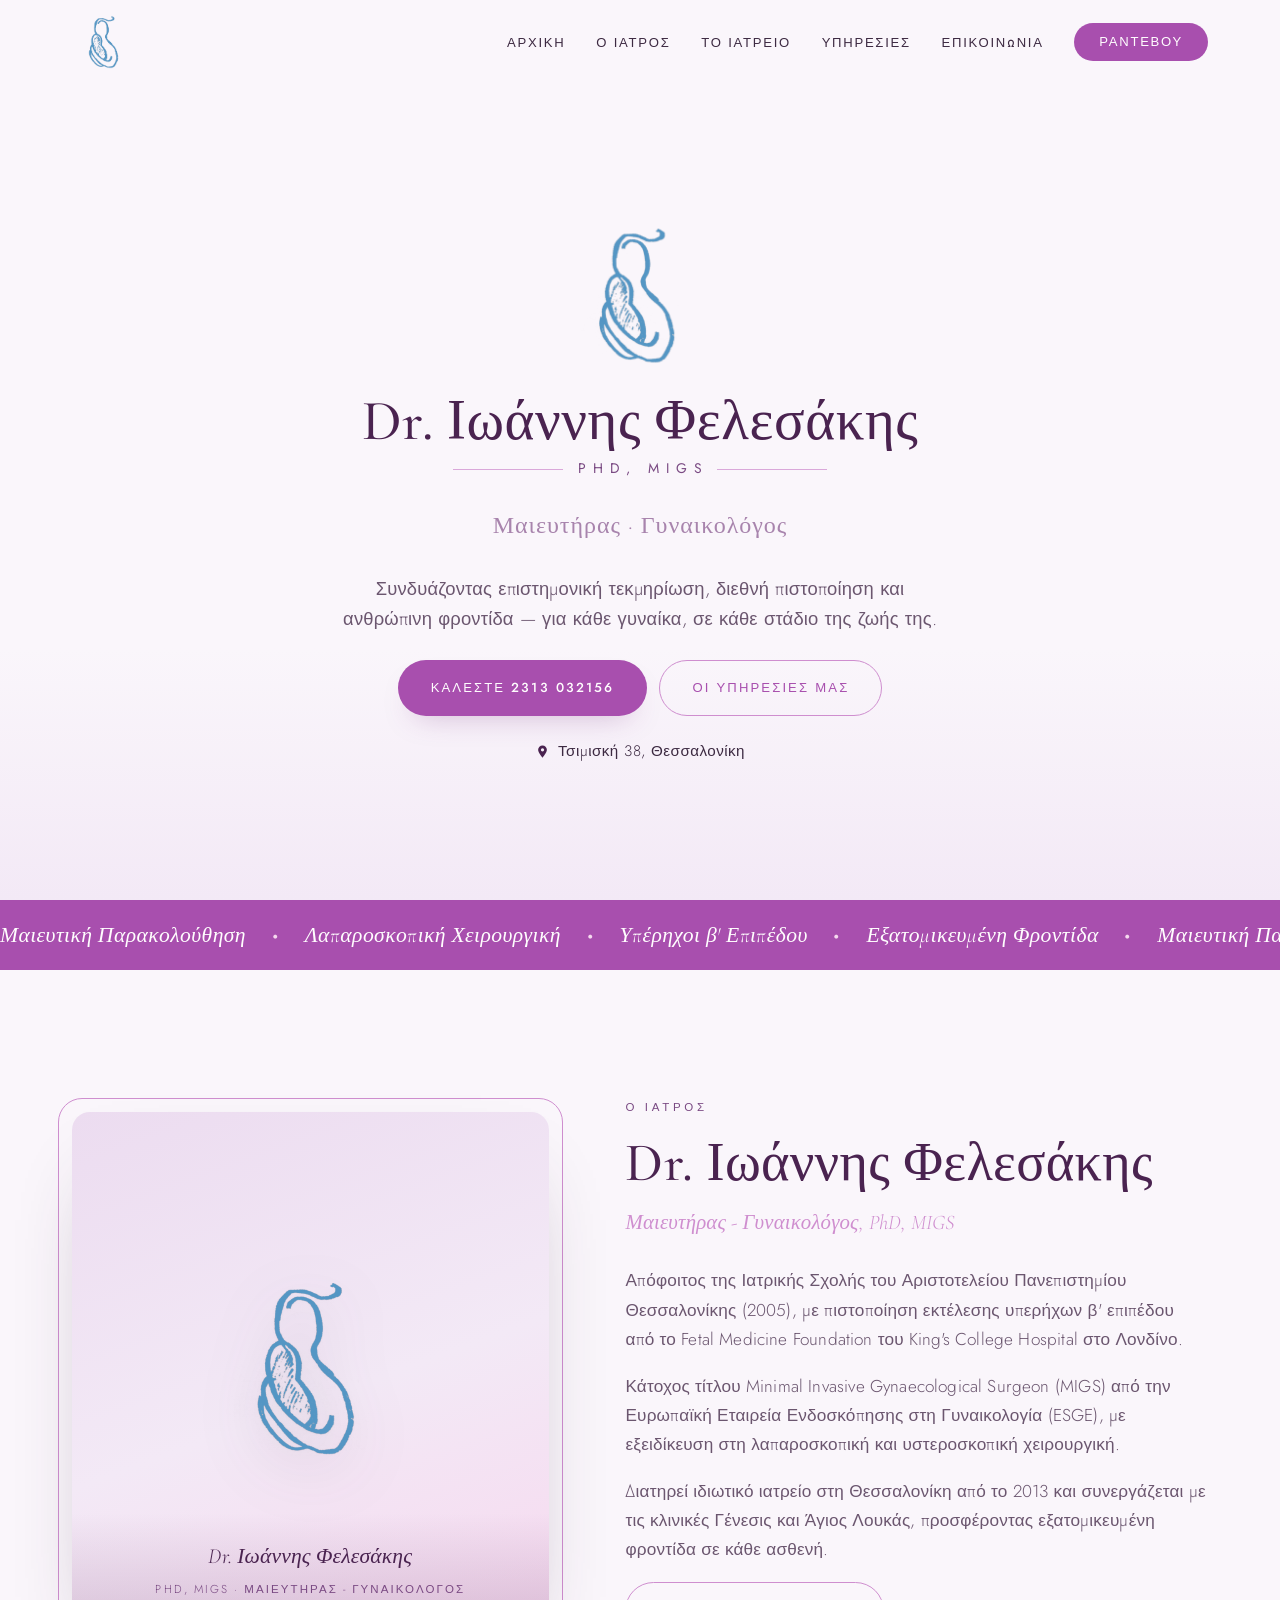
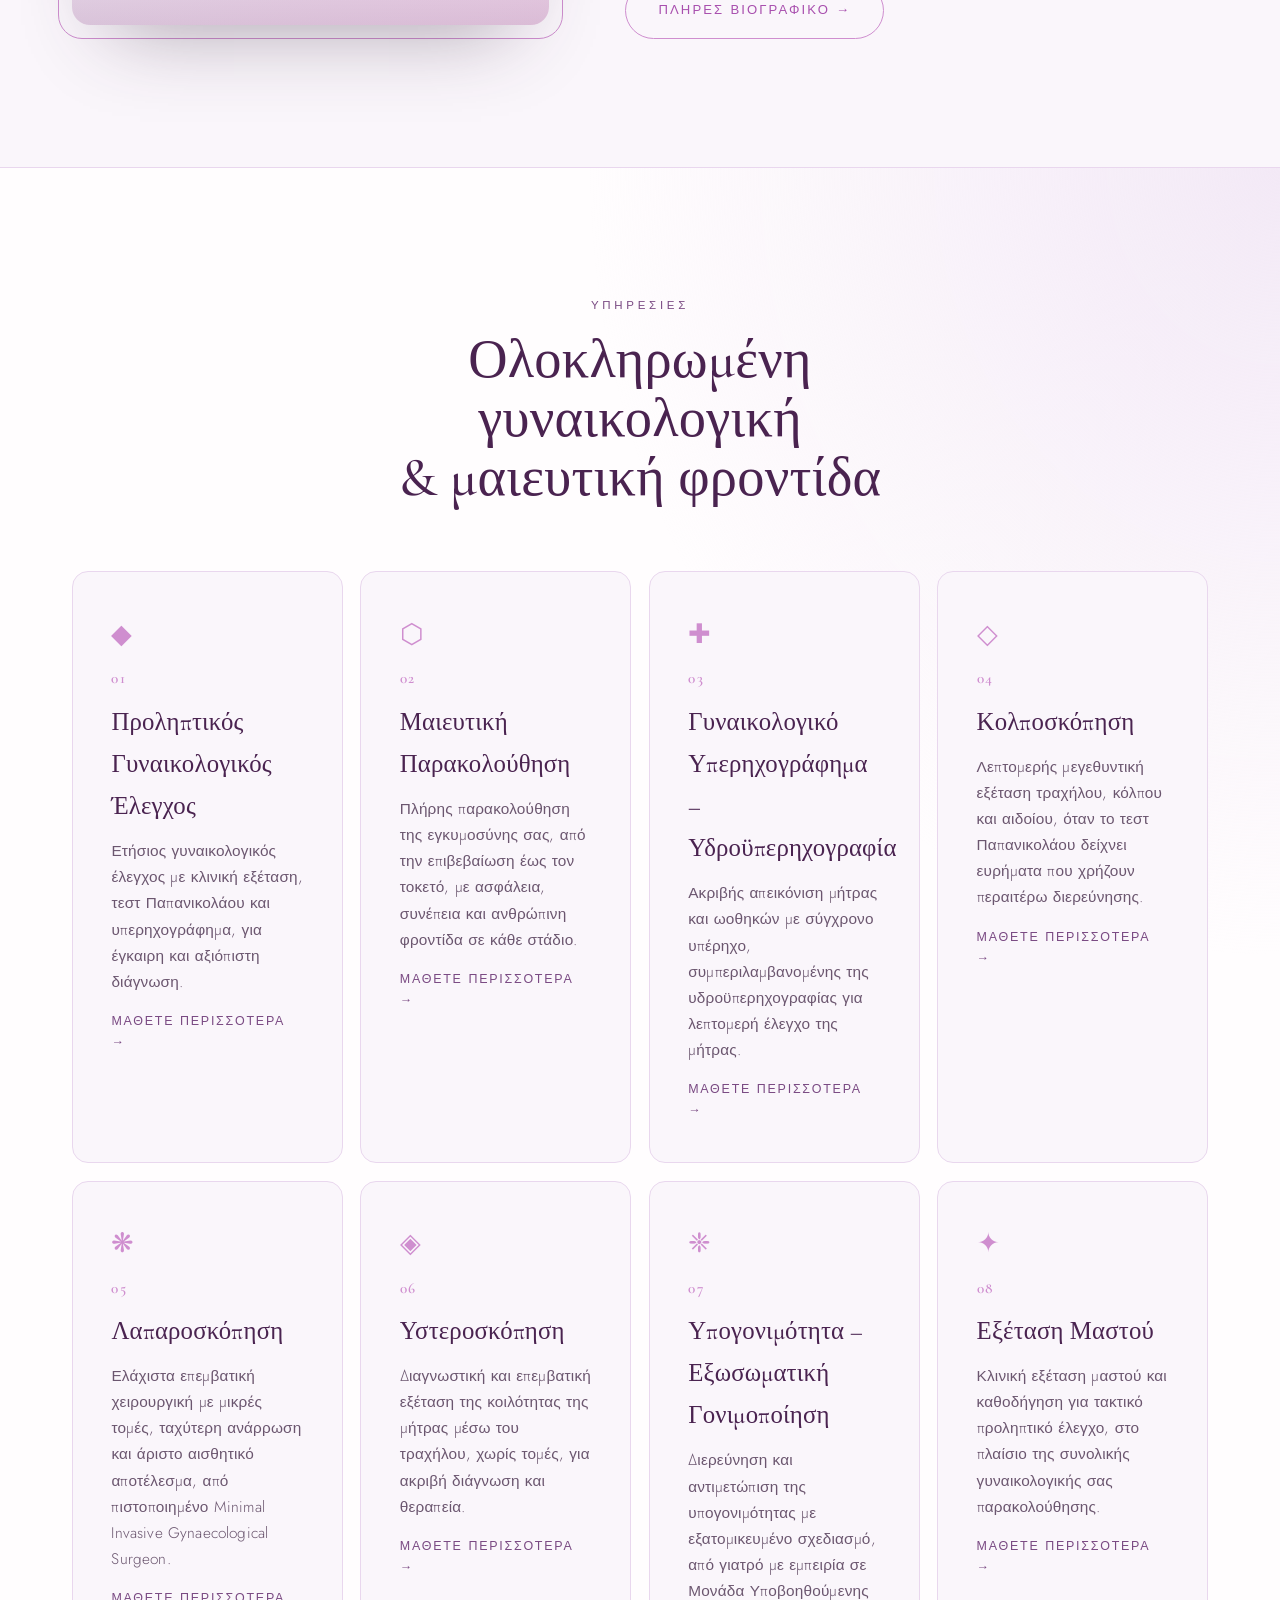
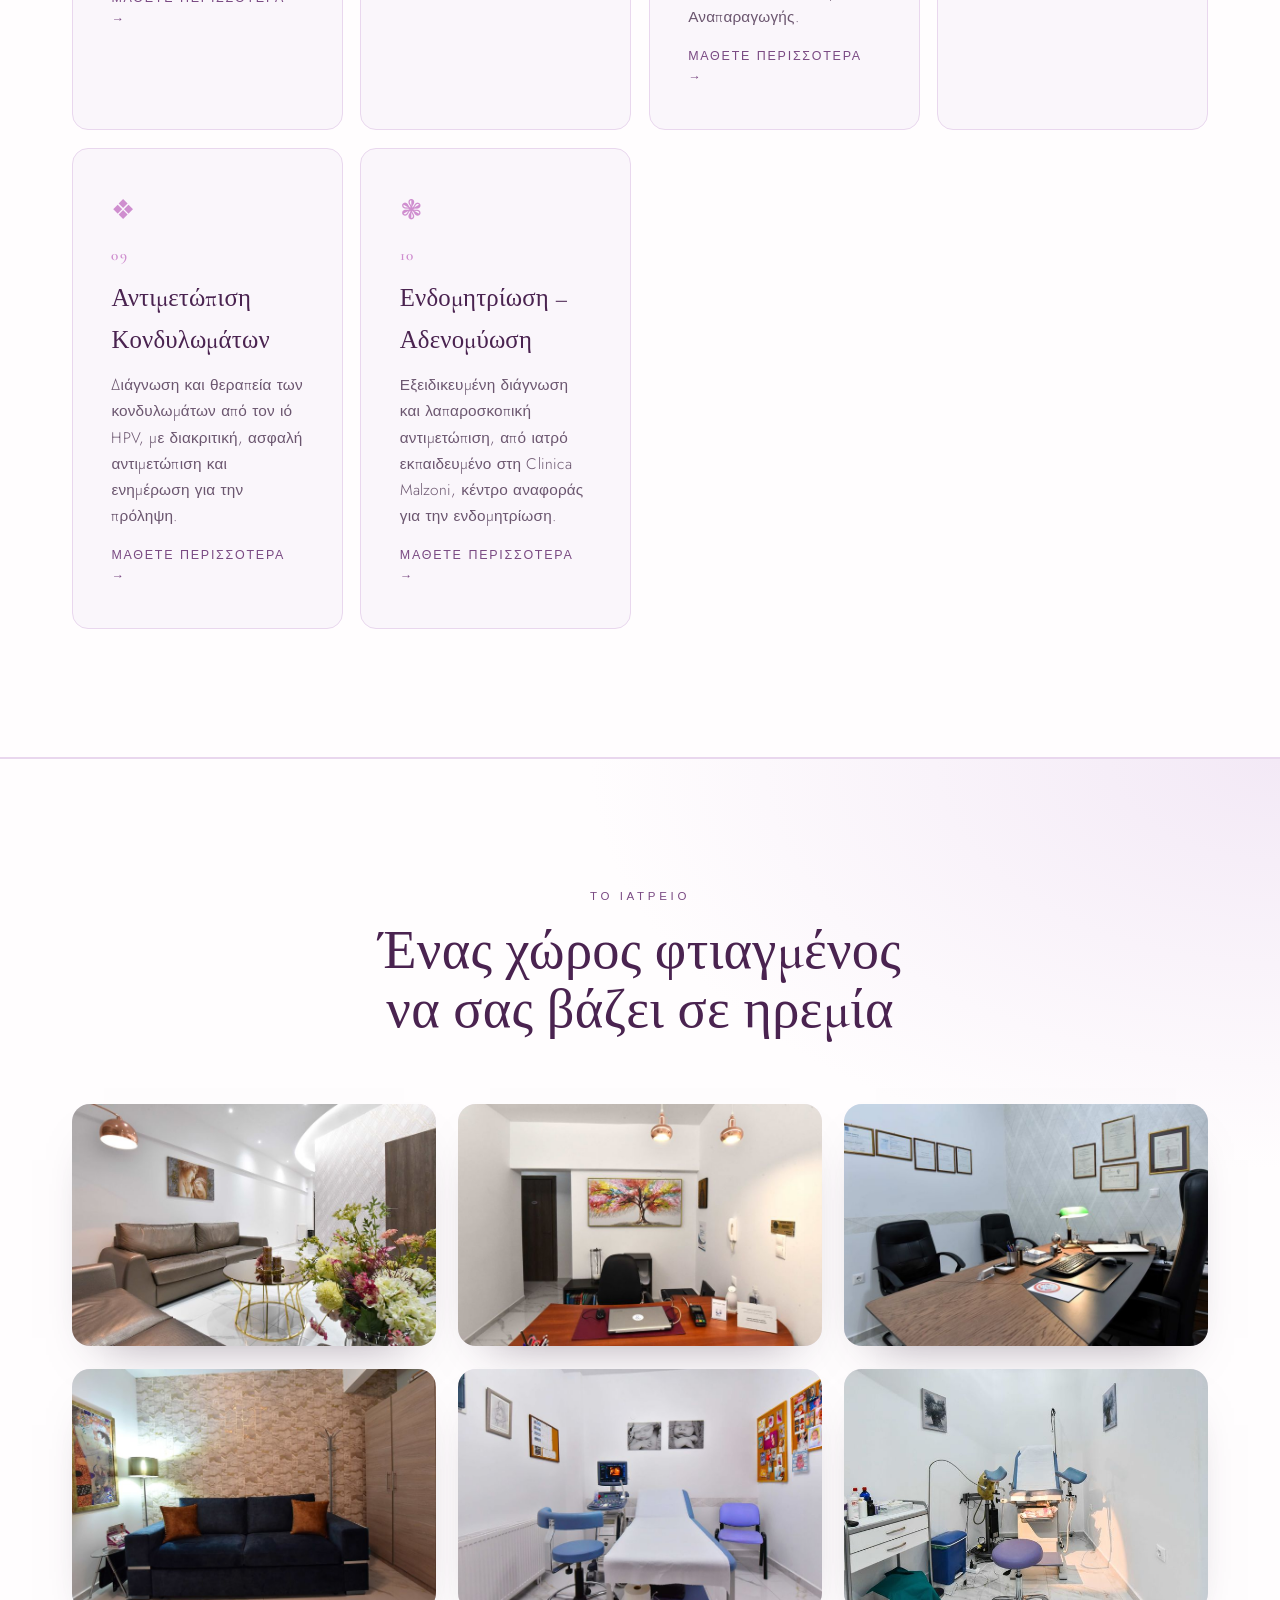
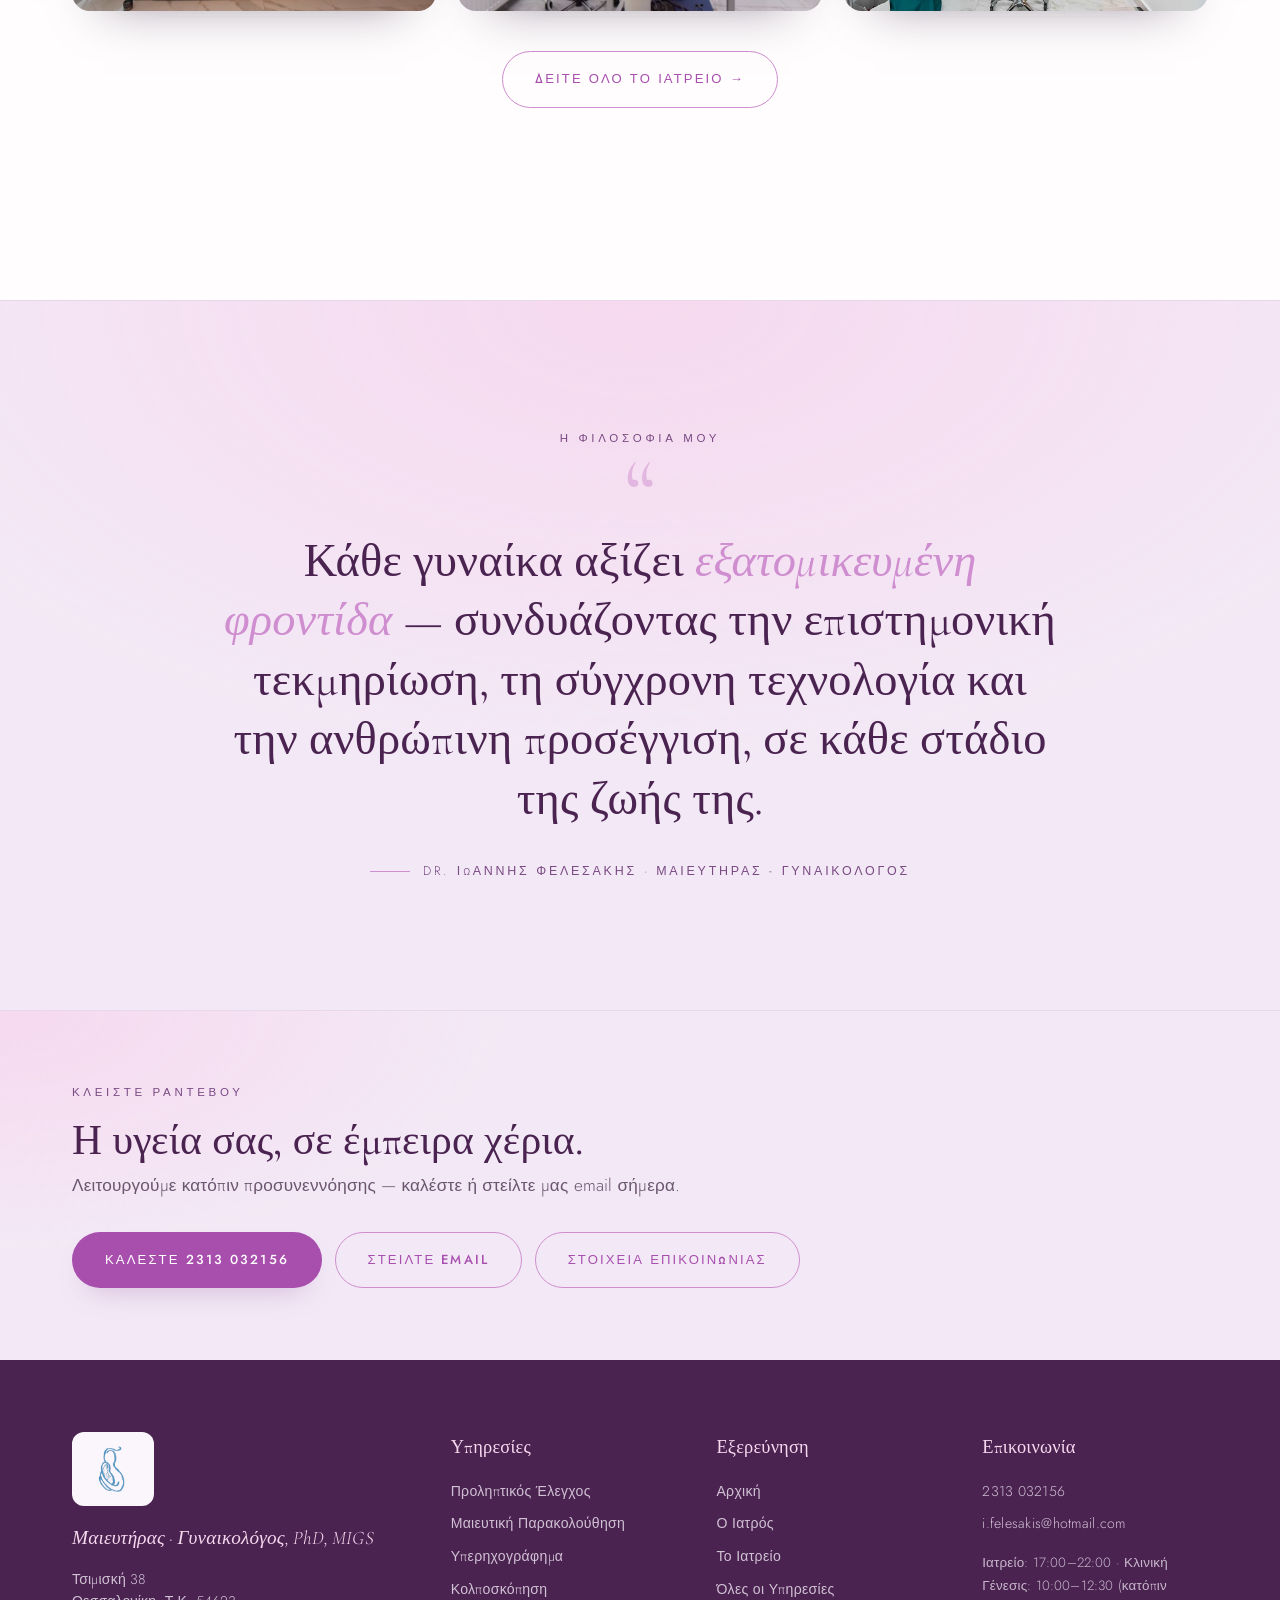
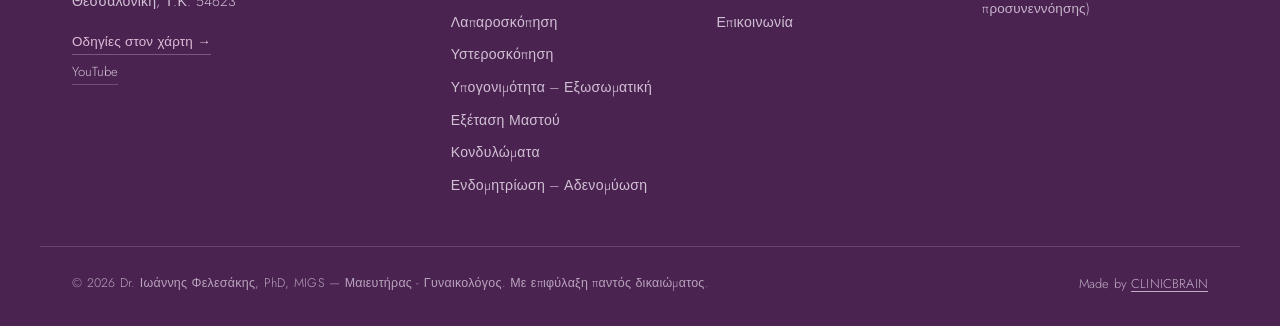
==== commit dcf81794: "2ος γύρος διορθώσεων πελάτη - Email πεζό παντού (νέα κλάση .btn-email· το .btn έκανε uppercase τη δι" ====
--- a/index.html
+++ b/index.html
@@ -3,10 +3,10 @@
 <head>
   <meta charset="UTF-8" />
   <meta name="viewport" content="width=device-width, initial-scale=1.0" />
-  <title>Γυναικολόγος Θεσσαλονίκη | Δρ. Ιωάννης Φελεσάκης, PhD, MIGS</title>
-  <meta name="description" content="Δρ. Ιωάννης Φελεσάκης, PhD, MIGS — Μαιευτήρας Γυναικολόγος στη Θεσσαλονίκη. Προληπτικός έλεγχος, μαιευτική παρακολούθηση, λαπαροσκόπηση, υστεροσκόπηση, εξωσωματική. Κατόπιν ραντεβού." />
+  <title>Γυναικολόγος Θεσσαλονίκη | Dr. Ιωάννης Φελεσάκης, PhD, MIGS</title>
+  <meta name="description" content="Dr. Ιωάννης Φελεσάκης, PhD, MIGS — Μαιευτήρας Γυναικολόγος στη Θεσσαλονίκη. Προληπτικός έλεγχος, μαιευτική παρακολούθηση, λαπαροσκόπηση, υστεροσκόπηση, εξωσωματική. Κατόπιν ραντεβού." />
   <meta name="keywords" content="γυναικολόγος Θεσσαλονίκη, μαιευτήρας Θεσσαλονίκη, γυναικολόγος Τσιμισκή, λαπαροσκοπικός γυναικολόγος, μαιευτική παρακολούθηση" />
-  <meta name="author" content="Δρ. Ιωάννης Φελεσάκης" />
+  <meta name="author" content="Dr. Ιωάννης Φελεσάκης" />
   <meta name="robots" content="index, follow, max-image-preview:large" />
   <meta name="theme-color" content="#f5edf7" />
   <link rel="canonical" href="https://felesakis.gr/index.html" />
@@ -14,13 +14,13 @@
   <meta property="og:site_name" content="Ιωάννης Φελεσάκης" />
   <meta property="og:locale" content="el_GR" />
   <meta property="og:type" content="website" />
-  <meta property="og:title" content="Γυναικολόγος Θεσσαλονίκη | Δρ. Ιωάννης Φελεσάκης, PhD, MIGS" />
-  <meta property="og:description" content="Δρ. Ιωάννης Φελεσάκης, PhD, MIGS — Μαιευτήρας Γυναικολόγος στη Θεσσαλονίκη. Προληπτικός έλεγχος, μαιευτική παρακολούθηση, λαπαροσκόπηση, υστεροσκόπηση, εξωσωματική. Κατόπιν ραντεβού." />
+  <meta property="og:title" content="Γυναικολόγος Θεσσαλονίκη | Dr. Ιωάννης Φελεσάκης, PhD, MIGS" />
+  <meta property="og:description" content="Dr. Ιωάννης Φελεσάκης, PhD, MIGS — Μαιευτήρας Γυναικολόγος στη Θεσσαλονίκη. Προληπτικός έλεγχος, μαιευτική παρακολούθηση, λαπαροσκόπηση, υστεροσκόπηση, εξωσωματική. Κατόπιν ραντεβού." />
   <meta property="og:url" content="https://felesakis.gr/index.html" />
   <meta property="og:image" content="https://felesakis.gr/assets/og-image.jpg" />
   <meta name="twitter:card" content="summary_large_image" />
-  <meta name="twitter:title" content="Γυναικολόγος Θεσσαλονίκη | Δρ. Ιωάννης Φελεσάκης, PhD, MIGS" />
-  <meta name="twitter:description" content="Δρ. Ιωάννης Φελεσάκης, PhD, MIGS — Μαιευτήρας Γυναικολόγος στη Θεσσαλονίκη. Προληπτικός έλεγχος, μαιευτική παρακολούθηση, λαπαροσκόπηση, υστεροσκόπηση, εξωσωματική. Κατόπιν ραντεβού." />
+  <meta name="twitter:title" content="Γυναικολόγος Θεσσαλονίκη | Dr. Ιωάννης Φελεσάκης, PhD, MIGS" />
+  <meta name="twitter:description" content="Dr. Ιωάννης Φελεσάκης, PhD, MIGS — Μαιευτήρας Γυναικολόγος στη Θεσσαλονίκη. Προληπτικός έλεγχος, μαιευτική παρακολούθηση, λαπαροσκόπηση, υστεροσκόπηση, εξωσωματική. Κατόπιν ραντεβού." />
   <meta name="twitter:image" content="https://felesakis.gr/assets/og-image.jpg" />
 
   <link rel="icon" type="image/png" href="assets/favicon-32.png" />
@@ -29,7 +29,7 @@
   <link rel="preconnect" href="https://fonts.gstatic.com" crossorigin />
   <link href="https://fonts.googleapis.com/css2?family=Cormorant+Garamond:ital,wght@0,400;0,500;0,600;1,400;1,500&family=Jost:wght@300;400;500;600&display=swap" rel="stylesheet" />
   <link rel="stylesheet" href="styles.css" />
-  <script type="application/ld+json">{"@context": "https://schema.org", "@type": ["Physician", "MedicalBusiness", "LocalBusiness"], "@id": "https://felesakis.gr/#clinic", "name": "Ιωάννης Φελεσάκης", "alternateName": "Δρ. Ιωάννης Φελεσάκης, PhD, MIGS — Γυναικολόγος", "url": "https://felesakis.gr/", "telephone": "+302313032156", "email": "i.felesakis@hotmail.com", "image": "https://felesakis.gr/assets/og-image.jpg", "logo": "https://felesakis.gr/assets/logo-mark.png", "priceRange": "€€", "currenciesAccepted": "EUR", "medicalSpecialty": "Gynecologic", "address": {"@type": "PostalAddress", "streetAddress": "Τσιμισκή 38", "addressLocality": "Θεσσαλονίκη", "postalCode": "54623", "addressCountry": "GR"}, "openingHoursSpecification": [{"@type": "OpeningHoursSpecification", "dayOfWeek": ["Monday", "Tuesday", "Wednesday", "Thursday", "Friday"], "opens": "17:00", "closes": "22:00"}], "sameAs": ["https://www.facebook.com/i.felesakis", "https://www.youtube.com/channel/UCQ5oIycoXh8OLL2Y0oL8ktg"]}</script>
+  <script type="application/ld+json">{"@context": "https://schema.org", "@type": ["Physician", "MedicalBusiness", "LocalBusiness"], "@id": "https://felesakis.gr/#clinic", "name": "Ιωάννης Φελεσάκης", "alternateName": "Dr. Ιωάννης Φελεσάκης, PhD, MIGS — Γυναικολόγος", "url": "https://felesakis.gr/", "telephone": "+302313032156", "email": "i.felesakis@hotmail.com", "image": "https://felesakis.gr/assets/og-image.jpg", "logo": "https://felesakis.gr/assets/logo-mark.png", "priceRange": "€€", "currenciesAccepted": "EUR", "medicalSpecialty": "Gynecologic", "hasMap": "https://www.google.com/maps/dir/?api=1&destination=%CE%A4%CF%83%CE%B9%CE%BC%CE%B9%CF%83%CE%BA%CE%AE+38%2C+%CE%98%CE%B5%CF%83%CF%83%CE%B1%CE%BB%CE%BF%CE%BD%CE%AF%CE%BA%CE%B7+546+23", "geo": {"@type": "GeoCoordinates", "latitude": 40.632834, "longitude": 22.942239}, "address": {"@type": "PostalAddress", "streetAddress": "Τσιμισκή 38", "addressLocality": "Θεσσαλονίκη", "postalCode": "54623", "addressCountry": "GR"}, "openingHoursSpecification": [{"@type": "OpeningHoursSpecification", "dayOfWeek": ["Monday", "Tuesday", "Wednesday", "Thursday", "Friday"], "opens": "17:00", "closes": "22:00"}], "sameAs": ["https://www.youtube.com/channel/UCQ5oIycoXh8OLL2Y0oL8ktg"]}</script>
   <script type="application/ld+json">{"@context": "https://schema.org", "@type": "BreadcrumbList", "itemListElement": [{"@type": "ListItem", "position": 1, "name": "Αρχική", "item": "https://felesakis.gr/index.html"}]}</script>
   <script type="application/ld+json">{"@context": "https://schema.org", "@type": "WebSite", "name": "Ιωάννης Φελεσάκης", "url": "https://felesakis.gr/", "inLanguage": "el"}</script>
 </head>
@@ -44,6 +44,7 @@
       <ul class="nav-links">
         <li><a href="index.html" aria-current="page">Αρχική</a></li>
         <li><a href="i-giatros.html">Ο Ιατρός</a></li>
+        <li><a href="to-iatreio.html">Το Ιατρείο</a></li>
         <li class="has-sub">
           <a href="ypiresies/index.html">Υπηρεσίες</a>
           <ul class="sub">
@@ -56,6 +57,7 @@
             <li><a href="ypiresies/ypogonimotita-exosomatiki.html">Υπογονιμότητα &ndash; Εξωσωματική</a></li>
             <li><a href="ypiresies/exetasi-mastou.html">Εξέταση Μαστού</a></li>
             <li><a href="ypiresies/kondylomata.html">Κονδυλώματα</a></li>
+            <li><a href="ypiresies/endomitriosi-adenomyosi.html">Ενδομητρίωση &ndash; Αδενομύωση</a></li>
           </ul>
         </li>
         <li><a href="epikoinonia.html">Επικοινωνία</a></li>
@@ -67,7 +69,7 @@
     <section class="hero" id="hero">
       <div class="hero-inner container">
         <img class="hero-logo reveal" src="assets/logo-mark.png" alt="Ιωάννης Φελεσάκης" width="700" height="700" fetchpriority="high" />
-        <h1 class="hero-title reveal">Δρ. Ιωάννης Φελεσάκης<span class="hero-title-sub">PhD, MIGS</span></h1>
+        <h1 class="hero-title reveal">Dr. Ιωάννης Φελεσάκης<span class="hero-title-sub">PhD, MIGS</span></h1>
         <p class="hero-tagline reveal">Μαιευτήρας &middot; Γυναικολόγος</p>
         <p class="hero-lead reveal">Συνδυάζοντας επιστημονική τεκμηρίωση, διεθνή πιστοποίηση και ανθρώπινη φροντίδα — για κάθε γυναίκα, σε κάθε στάδιο της ζωής της.</p>
         <div class="hero-actions reveal">
@@ -75,7 +77,7 @@
           <a href="ypiresies/index.html" class="btn btn-ghost">Οι Υπηρεσίες μας</a>
         </div>
         <a class="hero-scroll" href="#about" aria-label="Μετάβαση στην επόμενη ενότητα"><span class="hero-mouse" aria-hidden="true"></span><svg class="ico-arrow" viewBox="0 0 16 34" fill="none" stroke="currentColor" stroke-width="1.2" stroke-linecap="round" stroke-linejoin="round" aria-hidden="true" focusable="false"><path d="M8 2v29M2.5 25.5 8 31.5l5.5-6"/></svg></a>
-        <p class="hero-loc"><svg class="ico-pin" viewBox="0 0 24 24" fill="currentColor" aria-hidden="true" focusable="false"><path d="M12 2.2a7 7 0 0 0-7 7c0 5 7 12.6 7 12.6s7-7.6 7-12.6a7 7 0 0 0-7-7Zm0 9.6a2.6 2.6 0 1 1 0-5.2 2.6 2.6 0 0 1 0 5.2Z"/></svg><span>Τσιμισκή 38, Θεσσαλονίκη</span></p>
+        <p class="hero-loc"><svg class="ico-pin" viewBox="0 0 24 24" fill="currentColor" aria-hidden="true" focusable="false"><path d="M12 2.2a7 7 0 0 0-7 7c0 5 7 12.6 7 12.6s7-7.6 7-12.6a7 7 0 0 0-7-7Zm0 9.6a2.6 2.6 0 1 1 0-5.2 2.6 2.6 0 0 1 0 5.2Z"/></svg><a href="https://www.google.com/maps/dir/?api=1&amp;destination=%CE%A4%CF%83%CE%B9%CE%BC%CE%B9%CF%83%CE%BA%CE%AE+38%2C+%CE%98%CE%B5%CF%83%CF%83%CE%B1%CE%BB%CE%BF%CE%BD%CE%AF%CE%BA%CE%B7+546+23" target="_blank" rel="noopener noreferrer"><span>Τσιμισκή 38, Θεσσαλονίκη</span></a></p>
       </div>
     </section>
 
@@ -98,14 +100,14 @@
           <div class="about-portrait">
             <img src="assets/logo-mark.png" alt="Ιωάννης Φελεσάκης, PhD, MIGS" />
             <div class="about-portrait-caption">
-              <span class="name">Δρ. Ιωάννης Φελεσάκης</span>
+              <span class="name">Dr. Ιωάννης Φελεσάκης</span>
               <span class="role">PhD, MIGS &middot; Μαιευτήρας - Γυναικολόγος</span>
             </div>
           </div>
         </div>
         <div class="about-copy">
           <p class="eyebrow reveal">Ο Ιατρός</p>
-          <h2 class="section-title reveal">Δρ. Ιωάννης Φελεσάκης</h2>
+          <h2 class="section-title reveal">Dr. Ιωάννης Φελεσάκης</h2>
           <p class="about-role reveal">Μαιευτήρας - Γυναικολόγος, PhD, MIGS</p>
           <p class="reveal">Απόφοιτος της Ιατρικής Σχολής του Αριστοτελείου Πανεπιστημίου Θεσσαλονίκης (2005), με πιστοποίηση εκτέλεσης υπερήχων β&#39; επιπέδου από το Fetal Medicine Foundation του King&#39;s College Hospital στο Λονδίνο.</p>
           <p class="reveal">Κάτοχος τίτλου Minimal Invasive Gynaecological Surgeon (MIGS) από την Ευρωπαϊκή Εταιρεία Ενδοσκόπησης στη Γυναικολογία (ESGE), με εξειδίκευση στη λαπαροσκοπική και υστεροσκοπική χειρουργική.</p>
@@ -126,7 +128,7 @@
           <span class="svc-icon" aria-hidden="true">◆</span>
           <span class="svc-num">01</span>
           <h3>Προληπτικός Γυναικολογικός Έλεγχος</h3>
-          <p>Ετήσιος γυναικολογικός έλεγχος με κλινική εξέταση, τεστ Παπανικολάου και υπερηχογράφημα, για έγκαιρη διάγνωση και ήσυχο μυαλό.</p>
+          <p>Ετήσιος γυναικολογικός έλεγχος με κλινική εξέταση, τεστ Παπανικολάου και υπερηχογράφημα, για έγκαιρη και αξιόπιστη διάγνωση.</p>
           <span class="svc-more">Μάθετε περισσότερα →</span>
         </a>
         <a class="svc reveal" href="ypiresies/maieutiki-parakolouthisi.html">
@@ -185,6 +187,45 @@
           <p>Διάγνωση και θεραπεία των κονδυλωμάτων από τον ιό HPV, με διακριτική, ασφαλή αντιμετώπιση και ενημέρωση για την πρόληψη.</p>
           <span class="svc-more">Μάθετε περισσότερα →</span>
         </a>
+        <a class="svc reveal" href="ypiresies/endomitriosi-adenomyosi.html">
+          <span class="svc-icon" aria-hidden="true">❃</span>
+          <span class="svc-num">10</span>
+          <h3>Ενδομητρίωση &ndash; Αδενομύωση</h3>
+          <p>Εξειδικευμένη διάγνωση και λαπαροσκοπική αντιμετώπιση, από ιατρό εκπαιδευμένο στη Clinica Malzoni, κέντρο αναφοράς για την ενδομητρίωση.</p>
+          <span class="svc-more">Μάθετε περισσότερα →</span>
+        </a>
+        </div>
+      </div>
+    </section>
+
+    <section class="services" id="to-iatreio">
+      <div class="container">
+        <div class="section-head reveal">
+          <p class="eyebrow">Το Ιατρείο</p>
+          <h2 class="section-title">Ένας χώρος φτιαγμένος<br />να σας βάζει σε ηρεμία</h2>
+        </div>
+        <div class="gallery-grid gallery-grid--home">
+          <a class="shot reveal" href="assets/iatreio/anamoni-01.jpg" data-caption="Χώρος αναμονής">
+            <img src="assets/iatreio/anamoni-01-thumb.jpg" alt="Χώρος αναμονής του ιατρείου" loading="lazy" decoding="async" />
+          </a>
+          <a class="shot reveal" href="assets/iatreio/ypodoxi-01.jpg" data-caption="Υποδοχή">
+            <img src="assets/iatreio/ypodoxi-01-thumb.jpg" alt="Η υποδοχή του ιατρείου" loading="lazy" decoding="async" />
+          </a>
+          <a class="shot reveal" href="assets/iatreio/grafeio-01.jpg" data-caption="Γραφείο ιατρού">
+            <img src="assets/iatreio/grafeio-01-thumb.jpg" alt="Το γραφείο του ιατρού" loading="lazy" decoding="async" />
+          </a>
+          <a class="shot reveal" href="assets/iatreio/thilasmos-01.jpg" data-caption="Αίθουσα μαθημάτων θηλασμού">
+            <img src="assets/iatreio/thilasmos-01-thumb.jpg" alt="Η αίθουσα μαθημάτων θηλασμού" loading="lazy" decoding="async" />
+          </a>
+          <a class="shot reveal" href="assets/iatreio/maieutiko-01.jpg" data-caption="Μαιευτικό εξεταστικό">
+            <img src="assets/iatreio/maieutiko-01-thumb.jpg" alt="Το μαιευτικό εξεταστικό δωμάτιο" loading="lazy" decoding="async" />
+          </a>
+          <a class="shot reveal" href="assets/iatreio/gynaikologiko-01.jpg" data-caption="Γυναικολογικό εξεταστικό">
+            <img src="assets/iatreio/gynaikologiko-01-thumb.jpg" alt="Το γυναικολογικό εξεταστικό δωμάτιο" loading="lazy" decoding="async" />
+          </a>
+        </div>
+        <div class="section-head reveal" style="margin-top:2.5rem;">
+          <a href="to-iatreio.html" class="btn btn-ghost">Δείτε όλο το ιατρείο &rarr;</a>
         </div>
       </div>
     </section>
@@ -194,7 +235,7 @@
         <p class="eyebrow">Η Φιλοσοφία μου</p>
         <span class="philosophy-mark" aria-hidden="true">&ldquo;</span>
         <blockquote>Κάθε γυναίκα αξίζει <em>εξατομικευμένη φροντίδα</em> — συνδυάζοντας την επιστημονική τεκμηρίωση, τη σύγχρονη τεχνολογία και την ανθρώπινη προσέγγιση, σε κάθε στάδιο της ζωής της.</blockquote>
-        <cite class="philosophy-cite">Δρ. Ιωάννης Φελεσάκης &middot; Μαιευτήρας - Γυναικολόγος</cite>
+        <cite class="philosophy-cite">Dr. Ιωάννης Φελεσάκης &middot; Μαιευτήρας - Γυναικολόγος</cite>
       </div>
     </section>
   </main>
@@ -221,8 +262,8 @@
           Τσιμισκή 38<br />
           Θεσσαλονίκη, Τ.Κ. 54623
         </p>
+        <a class="footer-map" href="https://www.google.com/maps/dir/?api=1&amp;destination=%CE%A4%CF%83%CE%B9%CE%BC%CE%B9%CF%83%CE%BA%CE%AE+38%2C+%CE%98%CE%B5%CF%83%CF%83%CE%B1%CE%BB%CE%BF%CE%BD%CE%AF%CE%BA%CE%B7+546+23" target="_blank" rel="noopener noreferrer">Οδηγίες στον χάρτη &rarr;</a>
         <div class="footer-social">
-          <a href="https://www.facebook.com/i.felesakis" target="_blank" rel="noopener noreferrer" aria-label="Facebook">Facebook</a>
           <a href="https://www.youtube.com/channel/UCQ5oIycoXh8OLL2Y0oL8ktg" target="_blank" rel="noopener noreferrer" aria-label="YouTube">YouTube</a>
         </div>
       </div>
@@ -239,6 +280,7 @@
           <a href="ypiresies/ypogonimotita-exosomatiki.html">Υπογονιμότητα &ndash; Εξωσωματική</a>
           <a href="ypiresies/exetasi-mastou.html">Εξέταση Μαστού</a>
           <a href="ypiresies/kondylomata.html">Κονδυλώματα</a>
+          <a href="ypiresies/endomitriosi-adenomyosi.html">Ενδομητρίωση &ndash; Αδενομύωση</a>
         </nav>
       </div>
 
@@ -247,6 +289,7 @@
         <nav aria-label="Πλοήγηση" class="footer-links">
           <a href="index.html">Αρχική</a>
           <a href="i-giatros.html">Ο Ιατρός</a>
+          <a href="to-iatreio.html">Το Ιατρείο</a>
           <a href="ypiresies/index.html">Όλες οι Υπηρεσίες</a>
           <a href="epikoinonia.html">Επικοινωνία</a>
         </nav>
@@ -263,7 +306,7 @@
     </div>
 
     <div class="footer-bottom">
-      <p class="footer-copy">© <span id="year">2026</span> Δρ. Ιωάννης Φελεσάκης, PhD, MIGS — Μαιευτήρας - Γυναικολόγος. Με επιφύλαξη παντός δικαιώματος.</p>
+      <p class="footer-copy">© <span id="year">2026</span> Dr. Ιωάννης Φελεσάκης, PhD, MIGS — Μαιευτήρας - Γυναικολόγος. Με επιφύλαξη παντός δικαιώματος.</p>
       <p class="cb-credit">Made by <a href="https://clinicbrain.gr/?utm_source=client-site&amp;utm_medium=footer&amp;utm_campaign=made-by" target="_blank" rel="noopener noreferrer">CLINICBRAIN</a></p>
     </div>
   </footer>
--- a/styles.css
+++ b/styles.css
@@ -1368,6 +1368,23 @@
   margin-top: 0.3rem;
 }
 
+/* Πλαίσιο πορτρέτου με πραγματική φωτογραφία (αντί για το λογότυπο) */
+.about-portrait--photo { background: var(--sand); }
+.about-portrait--photo img {
+  width: 100%;
+  height: 100%;
+  aspect-ratio: auto;
+  object-fit: cover;
+  object-position: center 18%;
+  filter: none;
+}
+.about-portrait--photo .about-portrait-caption {
+  background: linear-gradient(0deg, rgba(43, 20, 49, 0.82) 0%, rgba(43, 20, 49, 0.45) 45%, transparent 100%);
+  padding-top: 3.2rem;
+}
+.about-portrait--photo .about-portrait-caption .name { color: var(--white); }
+.about-portrait--photo .about-portrait-caption .role { color: var(--blush); }
+
 .hours-grid {
   display: grid;
   grid-template-columns: repeat(auto-fit, minmax(220px, 1fr));
@@ -1388,3 +1405,159 @@
   margin: 0 0 0.5rem;
 }
 .hours-card p { margin: 0.15rem 0; color: var(--ink-soft); }
+
+/* ---------- Email button: κρατάει πεζά (δεν είναι label, είναι διεύθυνση) ---------- */
+.btn-email {
+  text-transform: none;
+  letter-spacing: 0.02em;
+  font-size: 0.86rem;
+}
+
+/* ---------- Σύνδεσμοι προς Google Maps ---------- */
+.footer-map {
+  display: inline-block;
+  font-size: 0.84rem;
+  color: var(--blush);
+  opacity: 0.85;
+  border-bottom: 1px solid rgba(233, 215, 238, 0.35);
+  transition: opacity .3s var(--ease), color .3s var(--ease);
+}
+.footer-map:hover { opacity: 1; color: var(--white); }
+
+.map-link { display: block; color: inherit; }
+.map-link-cta {
+  display: block;
+  margin-top: 0.5rem;
+  font-size: 0.78rem;
+  letter-spacing: 0.1em;
+  text-transform: uppercase;
+  color: var(--mocha);
+  transition: transform .3s var(--ease), color .3s var(--ease);
+}
+.map-link:hover .map-link-cta { color: var(--rose-deep); transform: translateX(3px); }
+
+.map-actions {
+  display: flex;
+  flex-wrap: wrap;
+  gap: 0.8rem;
+  margin: 1.3rem 0 0;
+}
+
+/* ---------- Φωτογραφίες ιατρείου ---------- */
+.gallery-group { margin-bottom: clamp(2.5rem, 5vw, 4rem); }
+.gallery-group:last-child { margin-bottom: 0; }
+.gallery-group > h2 {
+  font-family: var(--serif);
+  font-weight: 500;
+  font-size: clamp(1.4rem, 1.1rem + 1vw, 1.9rem);
+  color: var(--cocoa);
+  margin: 0 0 1.4rem;
+}
+.gallery-grid {
+  display: grid;
+  grid-template-columns: repeat(auto-fit, minmax(260px, 1fr));
+  gap: clamp(0.9rem, 2vw, 1.4rem);
+}
+/* Στην αρχική: 3 στήλες, ώστε οι 6 φωτογραφίες να γεμίζουν 2 καθαρές σειρές */
+@media (min-width: 860px) {
+  .gallery-grid--home { grid-template-columns: repeat(3, 1fr); }
+}
+
+.shot {
+  display: block;
+  position: relative;
+  overflow: hidden;
+  border-radius: var(--radius);
+  background: var(--sand);
+  box-shadow: 0 24px 48px -32px rgba(61, 42, 66, 0.55);
+  transition: transform .5s var(--ease), box-shadow .5s var(--ease);
+  cursor: zoom-in;
+}
+.shot img {
+  width: 100%;
+  height: 100%;
+  aspect-ratio: 3 / 2;
+  object-fit: cover;
+  transition: transform .7s var(--ease);
+}
+.shot:hover { transform: translateY(-4px); box-shadow: 0 34px 64px -30px rgba(61, 42, 66, 0.6); }
+.shot:hover img { transform: scale(1.04); }
+.shot:focus-visible { outline: 2px solid var(--rose-deep); outline-offset: 3px; }
+.shot--tall img { aspect-ratio: 3 / 4; }
+
+.gallery-note {
+  margin-top: clamp(2.2rem, 4vw, 3rem);
+  font-size: 0.92rem;
+  color: var(--ink-soft);
+  font-style: italic;
+  border-left: 2px solid var(--line);
+  padding-left: 1.1rem;
+}
+
+/* Lightbox */
+.lb {
+  position: fixed;
+  inset: 0;
+  z-index: 400;
+  display: none;
+  align-items: center;
+  justify-content: center;
+  padding: clamp(1rem, 4vw, 3rem);
+  background: rgba(35, 20, 40, 0.92);
+  opacity: 0;
+  transition: opacity .3s var(--ease);
+}
+.lb.open { display: flex; }
+.lb.shown { opacity: 1; }
+.lb img {
+  max-width: 100%;
+  max-height: 78vh;
+  border-radius: 10px;
+  box-shadow: 0 40px 80px -30px rgba(0, 0, 0, 0.8);
+}
+.lb-cap {
+  position: absolute;
+  left: 0; right: 0; bottom: clamp(0.8rem, 2vw, 1.6rem);
+  text-align: center;
+  color: var(--sand);
+  font-size: 0.84rem;
+  letter-spacing: 0.12em;
+  text-transform: uppercase;
+}
+.lb-btn {
+  position: absolute;
+  background: none;
+  border: 0;
+  color: var(--sand);
+  font-family: var(--sans);
+  cursor: pointer;
+  line-height: 1;
+  padding: 0.6rem 0.9rem;
+  opacity: 0.75;
+  transition: opacity .3s var(--ease);
+}
+.lb-btn:hover { opacity: 1; }
+.lb-close { top: clamp(0.5rem, 2vw, 1.4rem); right: clamp(0.5rem, 2vw, 1.4rem); font-size: 2rem; }
+.lb-prev, .lb-next { top: 50%; transform: translateY(-50%); font-size: 2.6rem; }
+.lb-prev { left: clamp(0.1rem, 1vw, 1rem); }
+.lb-next { right: clamp(0.1rem, 1vw, 1rem); }
+body.lb-open { overflow: hidden; }
+
+/* ---------- Εικόνα μέσα σε κείμενο υπηρεσίας ---------- */
+.svc-figure {
+  margin: clamp(1.8rem, 4vw, 2.6rem) auto;
+  max-width: 430px;
+}
+.svc-figure img {
+  width: 100%;
+  border-radius: var(--radius);
+  box-shadow: 0 30px 60px -34px rgba(61, 42, 66, 0.55);
+}
+.svc-figure figcaption {
+  margin-top: 0.9rem;
+  font-family: var(--serif);
+  font-style: italic;
+  font-size: 1.05rem;
+  color: var(--mocha);
+  text-align: center;
+}
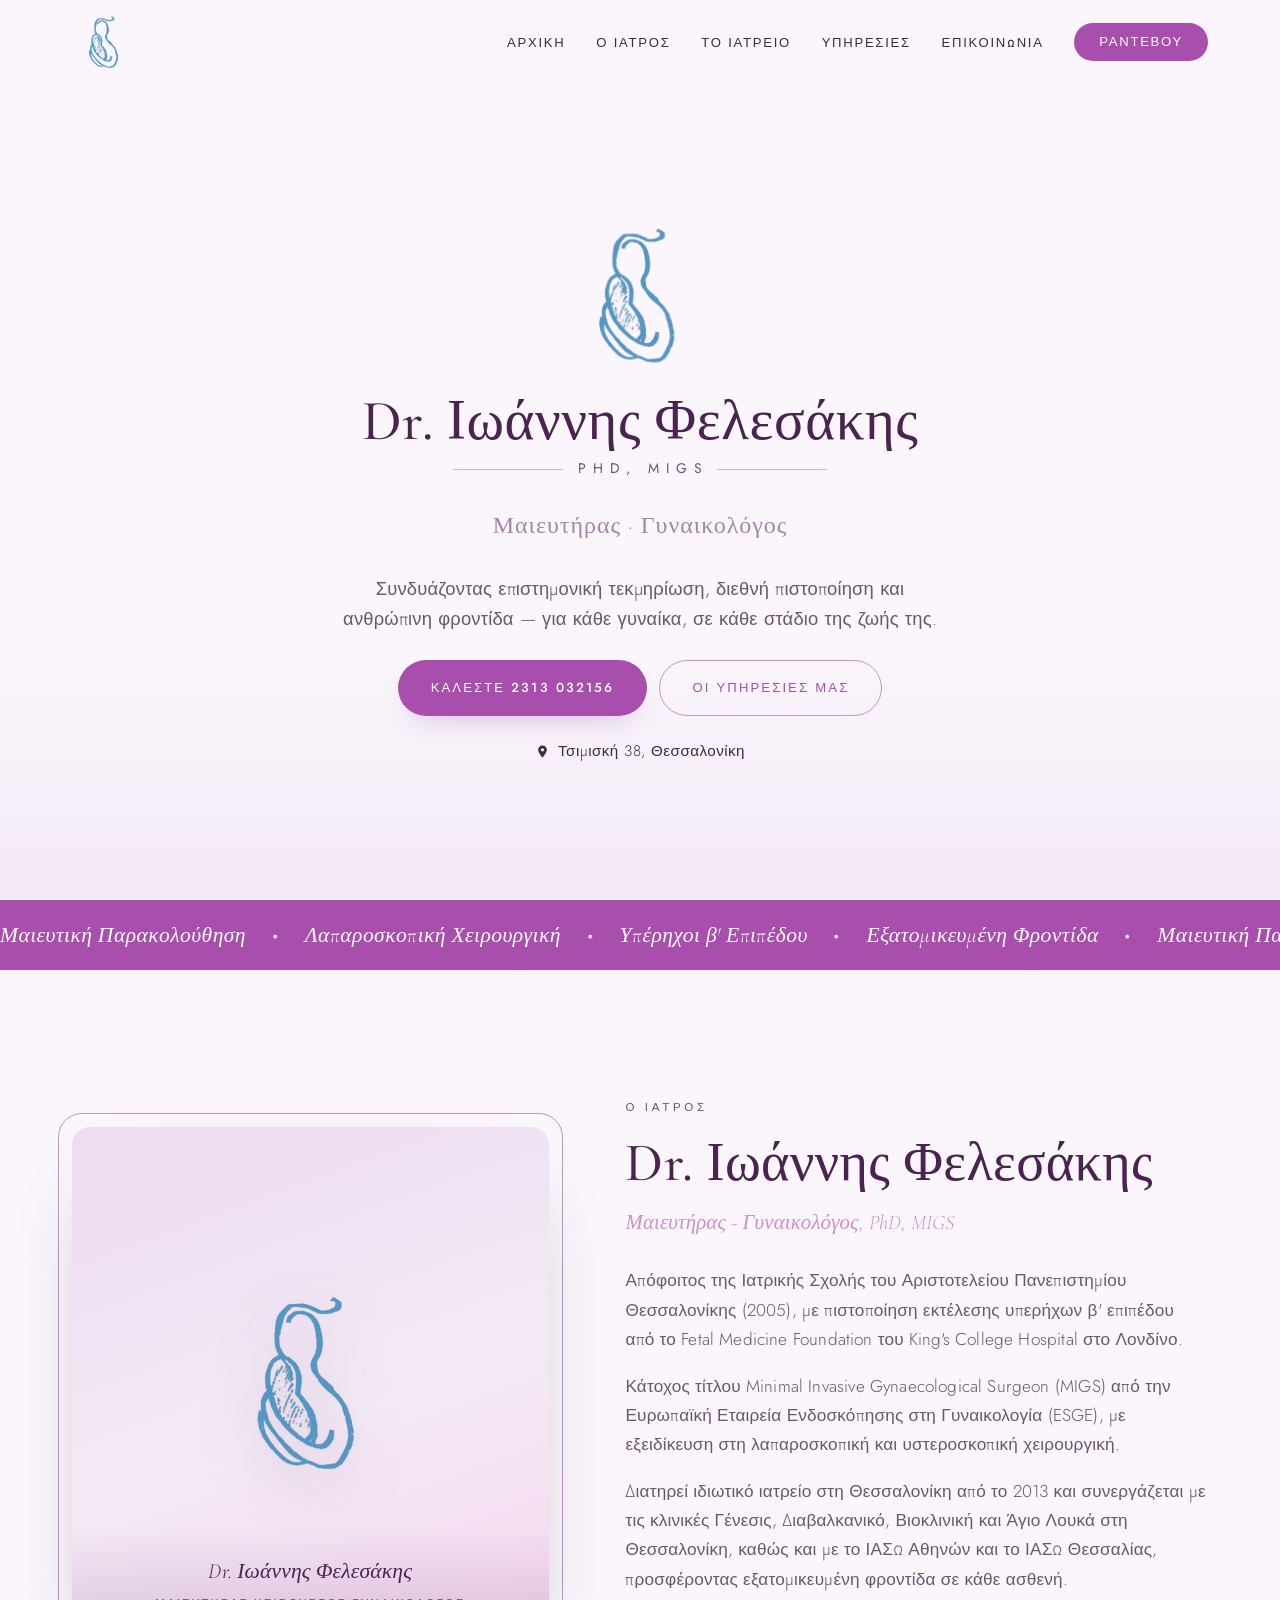
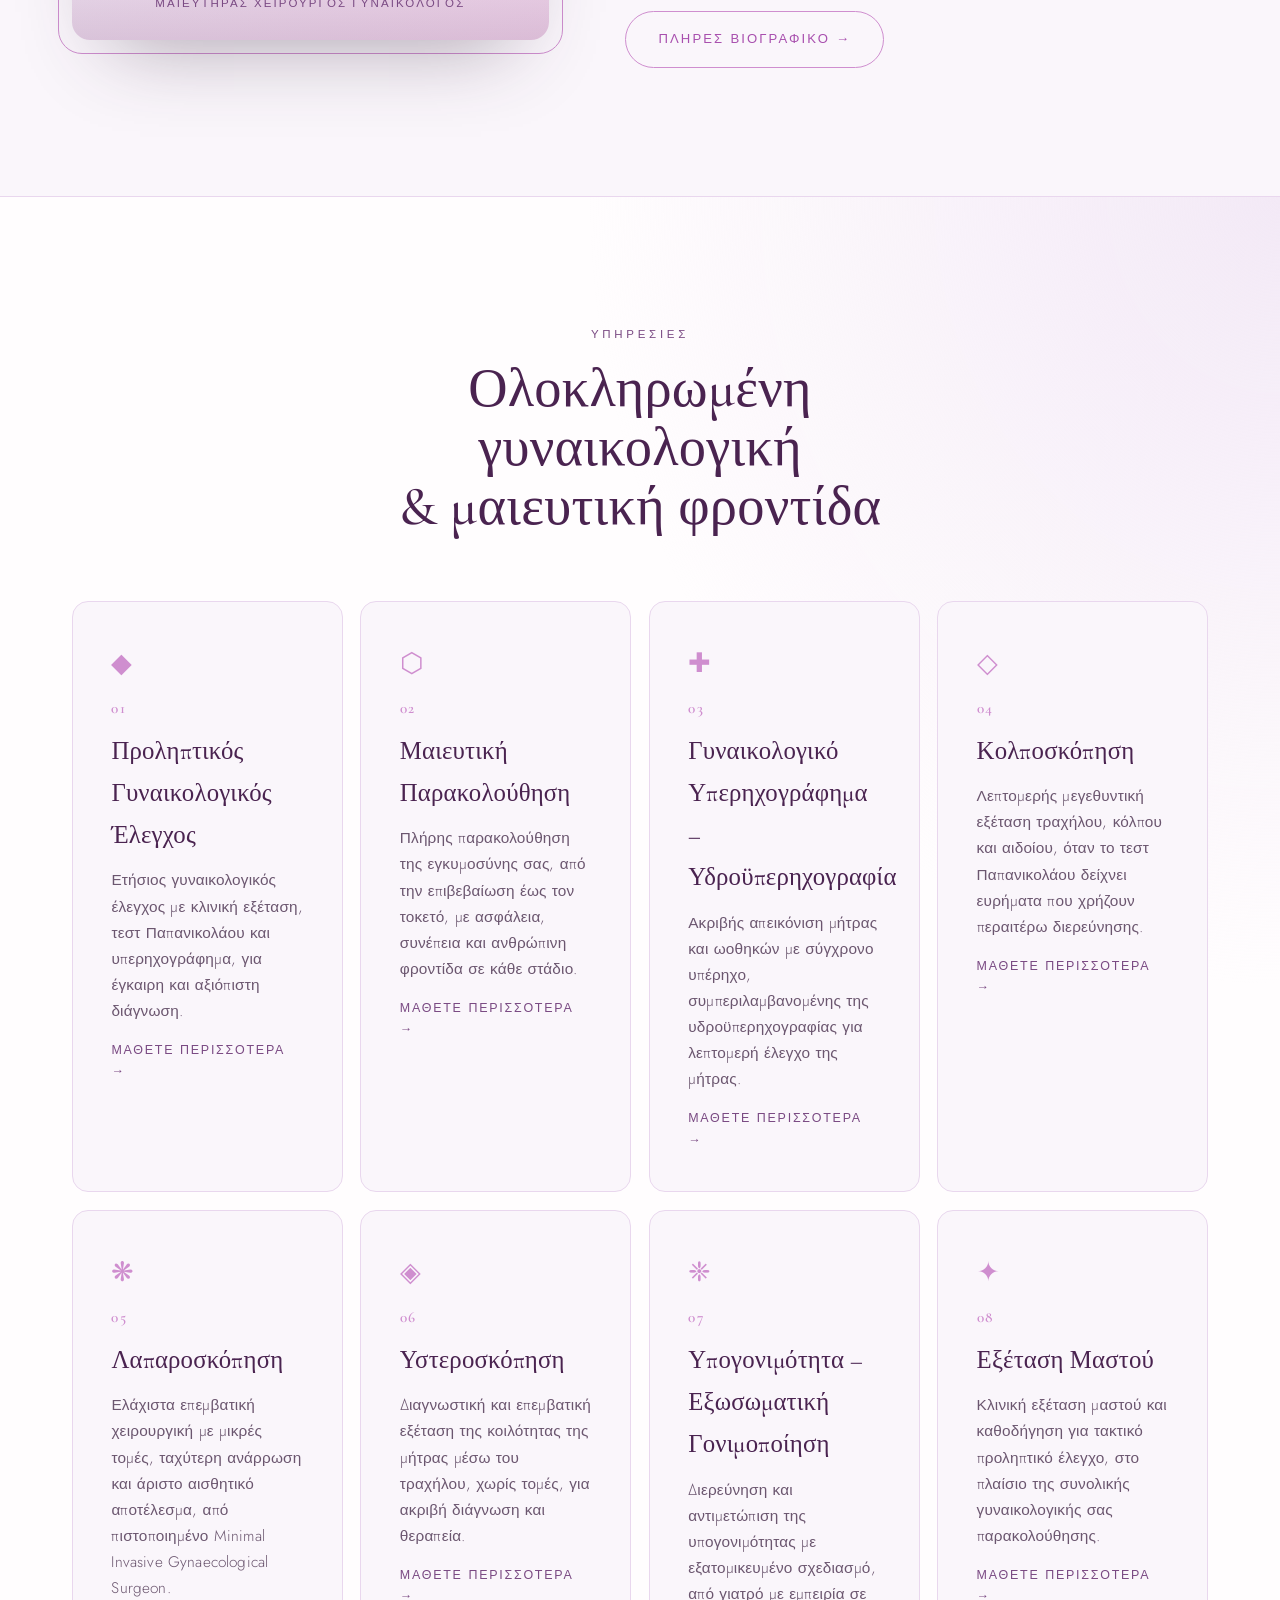
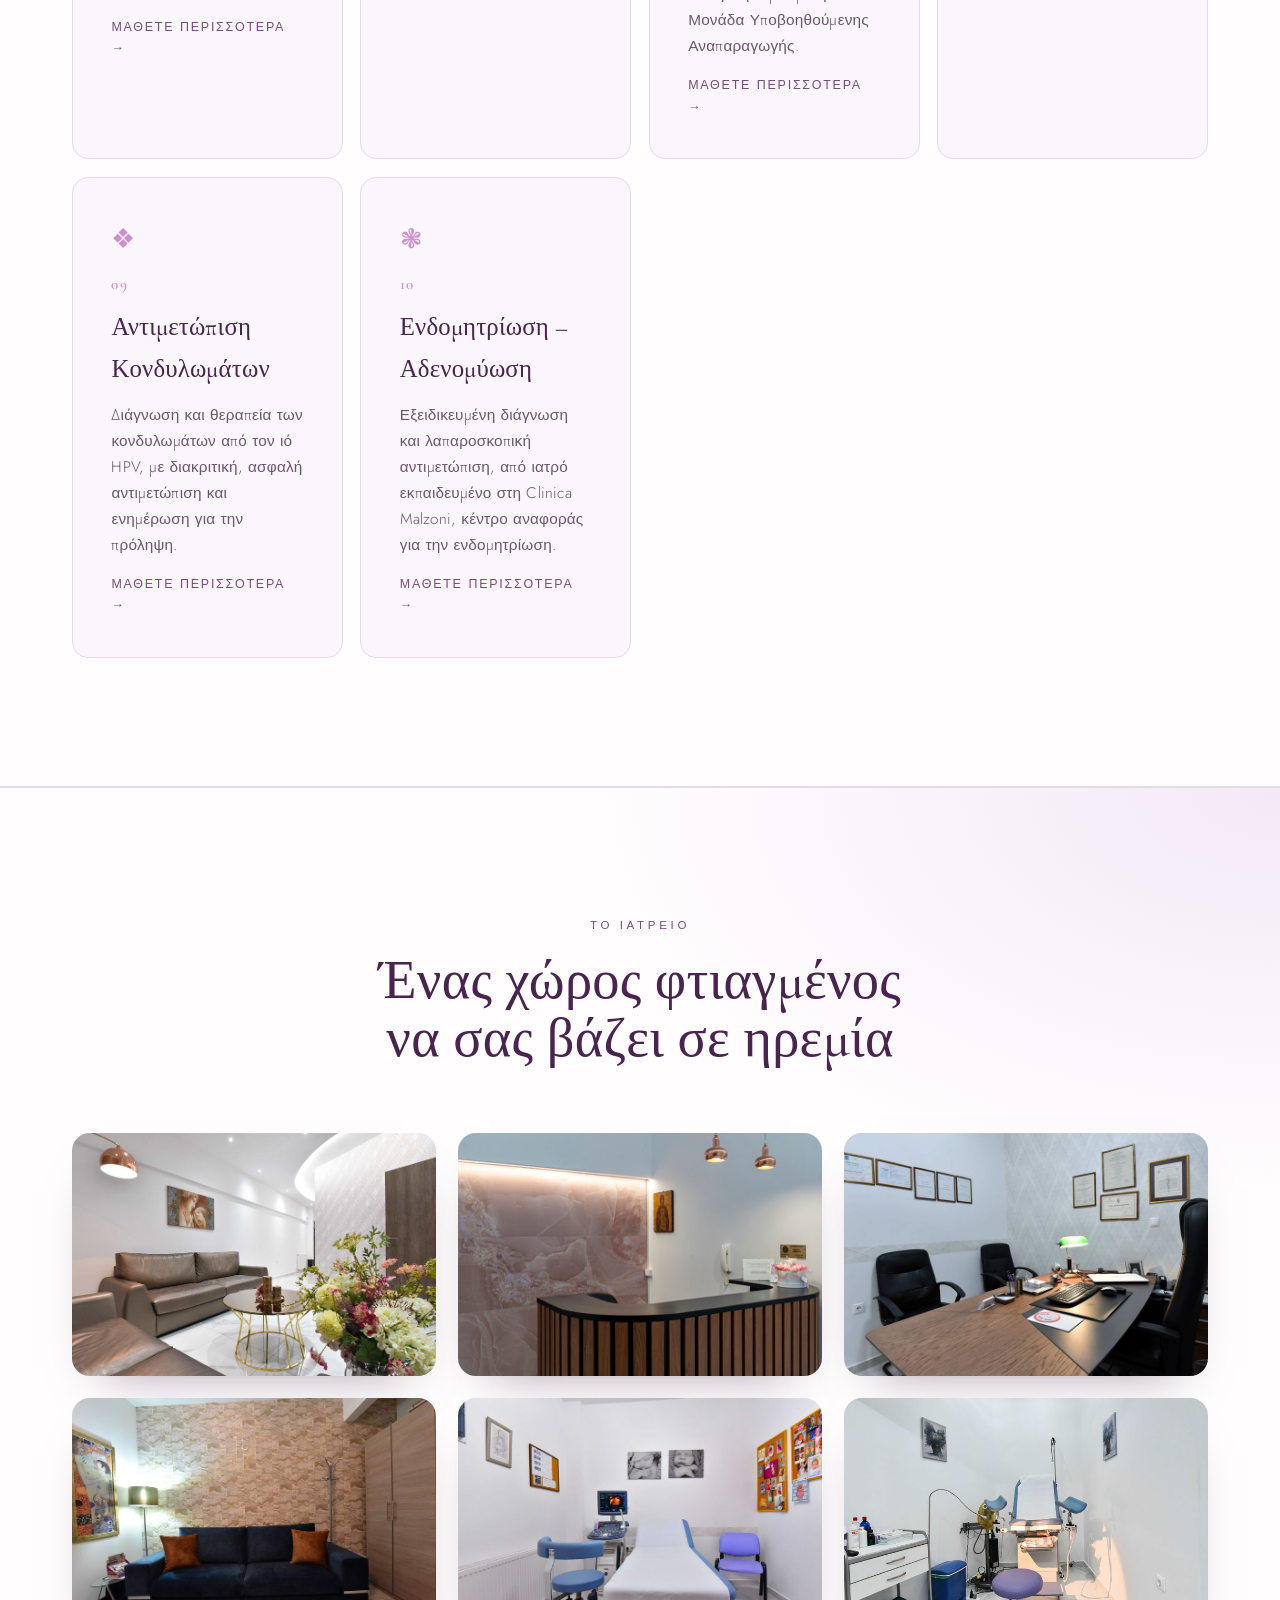
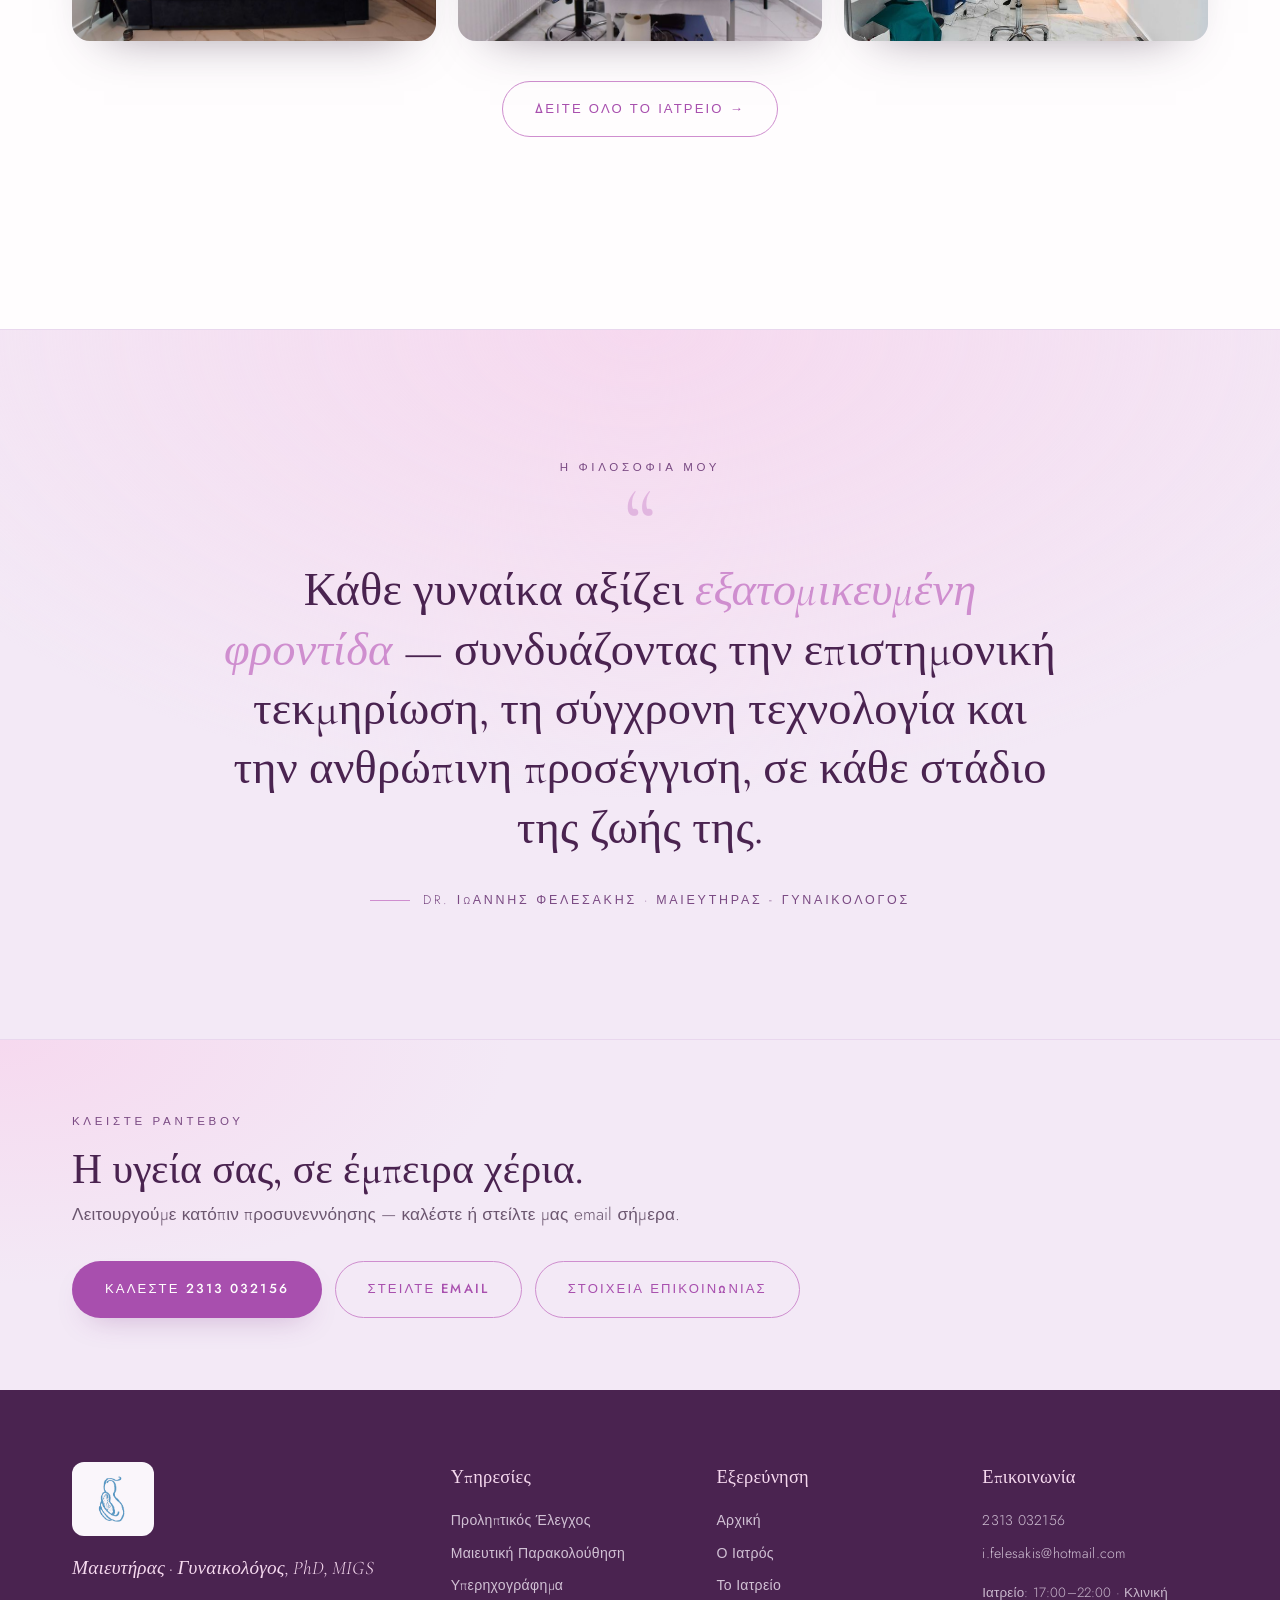
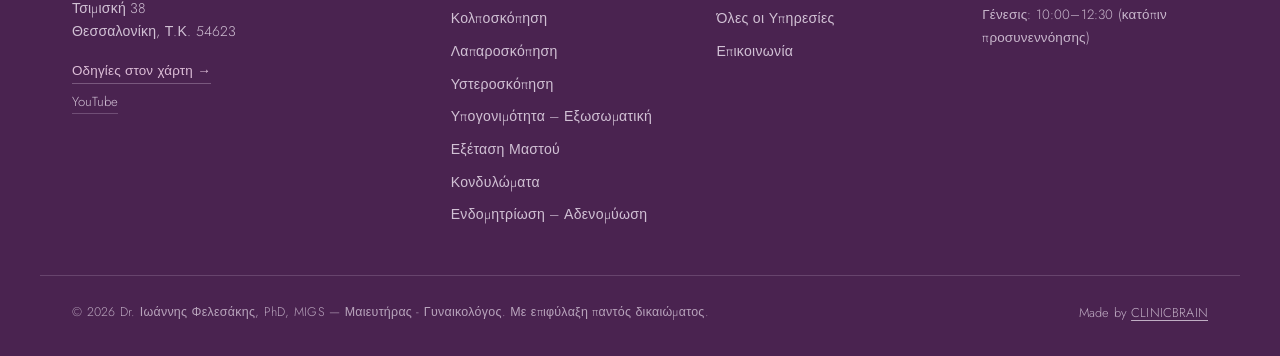
==== commit 5ffb4f8b: "3ος γύρος διορθώσεων πελάτη — τελευταίες πινελιές - Λεζάντα φωτογραφίας ιατρού: «Μαιευτήρας Χειρουργ" ====
--- a/index.html
+++ b/index.html
@@ -101,7 +101,7 @@
             <img src="assets/logo-mark.png" alt="Ιωάννης Φελεσάκης, PhD, MIGS" />
             <div class="about-portrait-caption">
               <span class="name">Dr. Ιωάννης Φελεσάκης</span>
-              <span class="role">PhD, MIGS &middot; Μαιευτήρας - Γυναικολόγος</span>
+              <span class="role">Μαιευτήρας Χειρουργός Γυναικολόγος</span>
             </div>
           </div>
         </div>
@@ -111,7 +111,7 @@
           <p class="about-role reveal">Μαιευτήρας - Γυναικολόγος, PhD, MIGS</p>
           <p class="reveal">Απόφοιτος της Ιατρικής Σχολής του Αριστοτελείου Πανεπιστημίου Θεσσαλονίκης (2005), με πιστοποίηση εκτέλεσης υπερήχων β&#39; επιπέδου από το Fetal Medicine Foundation του King&#39;s College Hospital στο Λονδίνο.</p>
           <p class="reveal">Κάτοχος τίτλου Minimal Invasive Gynaecological Surgeon (MIGS) από την Ευρωπαϊκή Εταιρεία Ενδοσκόπησης στη Γυναικολογία (ESGE), με εξειδίκευση στη λαπαροσκοπική και υστεροσκοπική χειρουργική.</p>
-          <p class="reveal">Διατηρεί ιδιωτικό ιατρείο στη Θεσσαλονίκη από το 2013 και συνεργάζεται με τις κλινικές Γένεσις και Άγιος Λουκάς, προσφέροντας εξατομικευμένη φροντίδα σε κάθε ασθενή.</p>
+          <p class="reveal">Διατηρεί ιδιωτικό ιατρείο στη Θεσσαλονίκη από το 2013 και συνεργάζεται με τις κλινικές Γένεσις, Διαβαλκανικό, Βιοκλινική και Άγιο Λουκά στη Θεσσαλονίκη, καθώς και με το ΙΑΣΩ Αθηνών και το ΙΑΣΩ Θεσσαλίας, προσφέροντας εξατομικευμένη φροντίδα σε κάθε ασθενή.</p>
           <a href="i-giatros.html" class="btn btn-ghost reveal">Πλήρες βιογραφικό →</a>
         </div>
       </div>
@@ -208,8 +208,8 @@
           <a class="shot reveal" href="assets/iatreio/anamoni-01.jpg" data-caption="Χώρος αναμονής">
             <img src="assets/iatreio/anamoni-01-thumb.jpg" alt="Χώρος αναμονής του ιατρείου" loading="lazy" decoding="async" />
           </a>
-          <a class="shot reveal" href="assets/iatreio/ypodoxi-01.jpg" data-caption="Υποδοχή">
-            <img src="assets/iatreio/ypodoxi-01-thumb.jpg" alt="Η υποδοχή του ιατρείου" loading="lazy" decoding="async" />
+          <a class="shot reveal" href="assets/iatreio/ypodoxi-03.jpg" data-caption="Υποδοχή">
+            <img src="assets/iatreio/ypodoxi-03-thumb.jpg" alt="Η υποδοχή του ιατρείου με το γραφείο της γραμματείας" loading="lazy" decoding="async" />
           </a>
           <a class="shot reveal" href="assets/iatreio/grafeio-01.jpg" data-caption="Γραφείο ιατρού">
             <img src="assets/iatreio/grafeio-01-thumb.jpg" alt="Το γραφείο του ιατρού" loading="lazy" decoding="async" />
--- a/styles.css
+++ b/styles.css
@@ -1549,7 +1549,9 @@
   max-width: 430px;
 }
 .svc-figure img {
+  display: block;
   width: 100%;
+  height: auto;
   border-radius: var(--radius);
   box-shadow: 0 30px 60px -34px rgba(61, 42, 66, 0.55);
 }
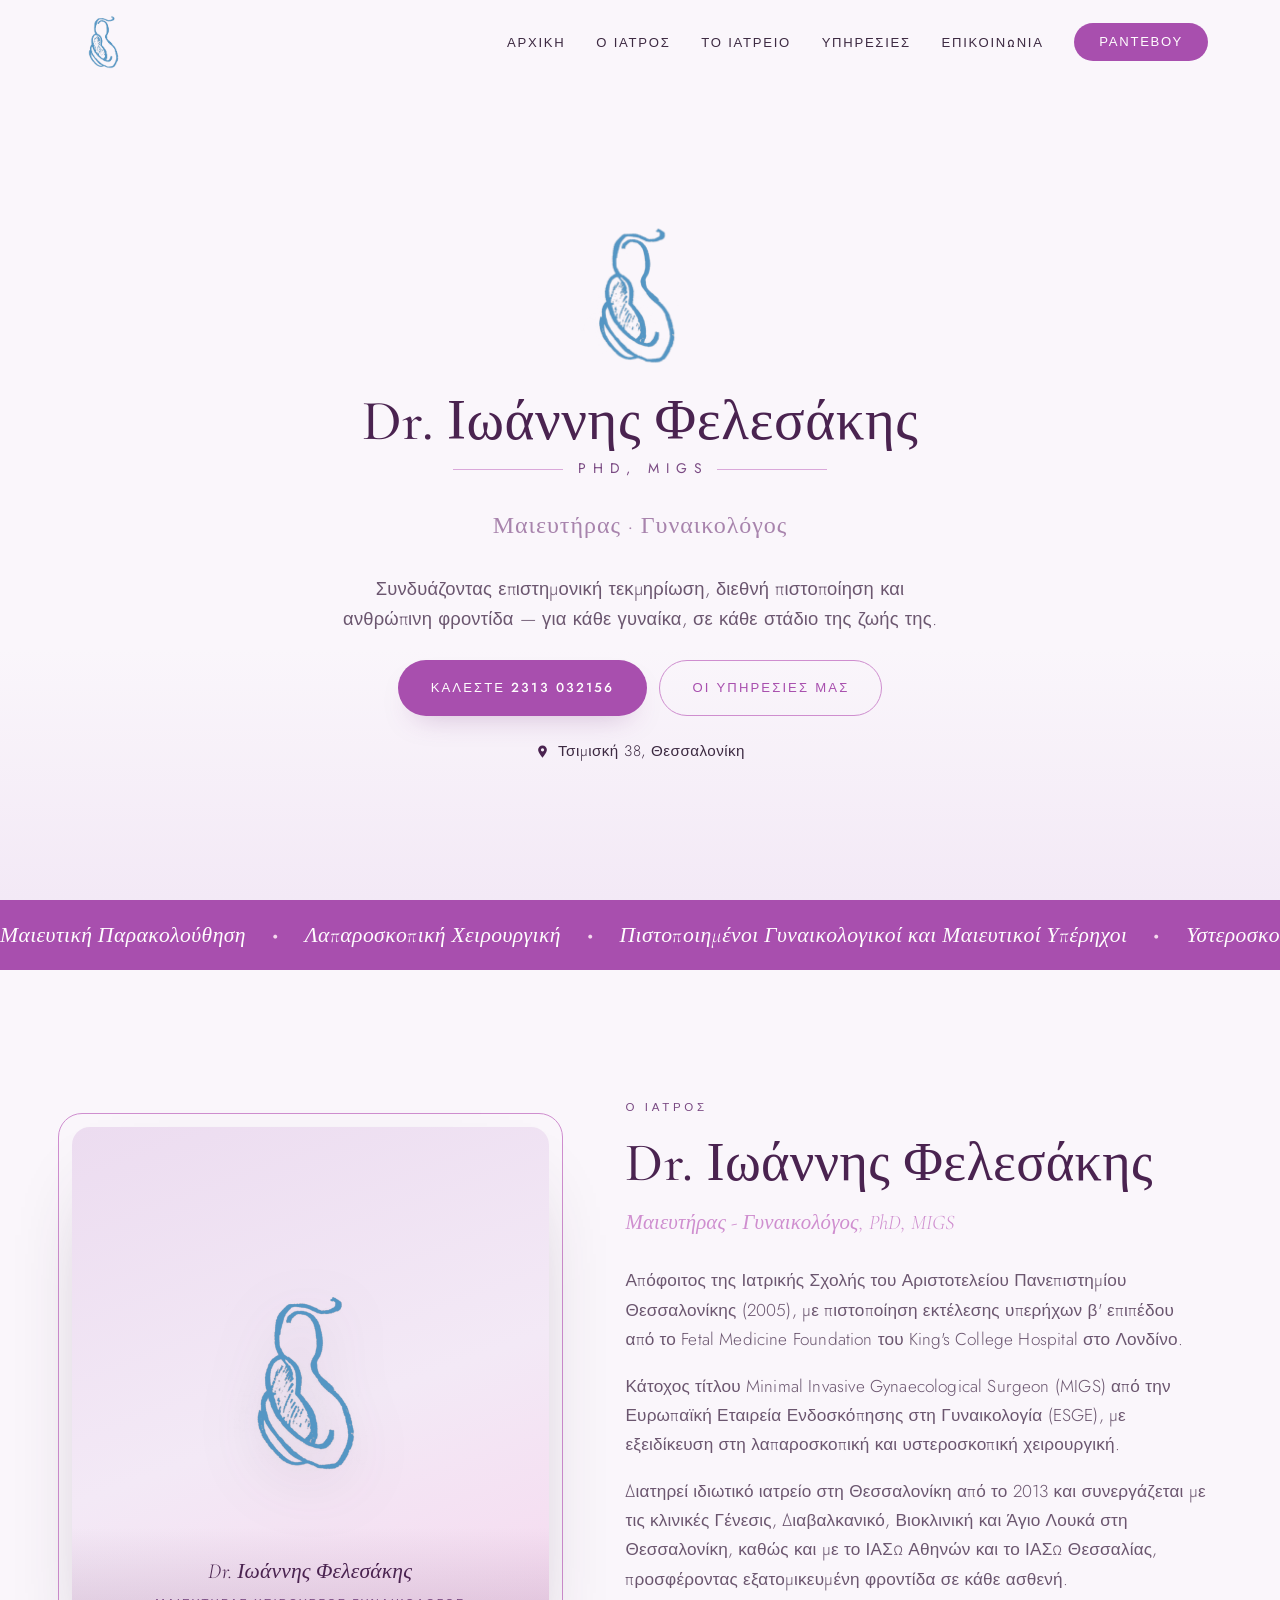
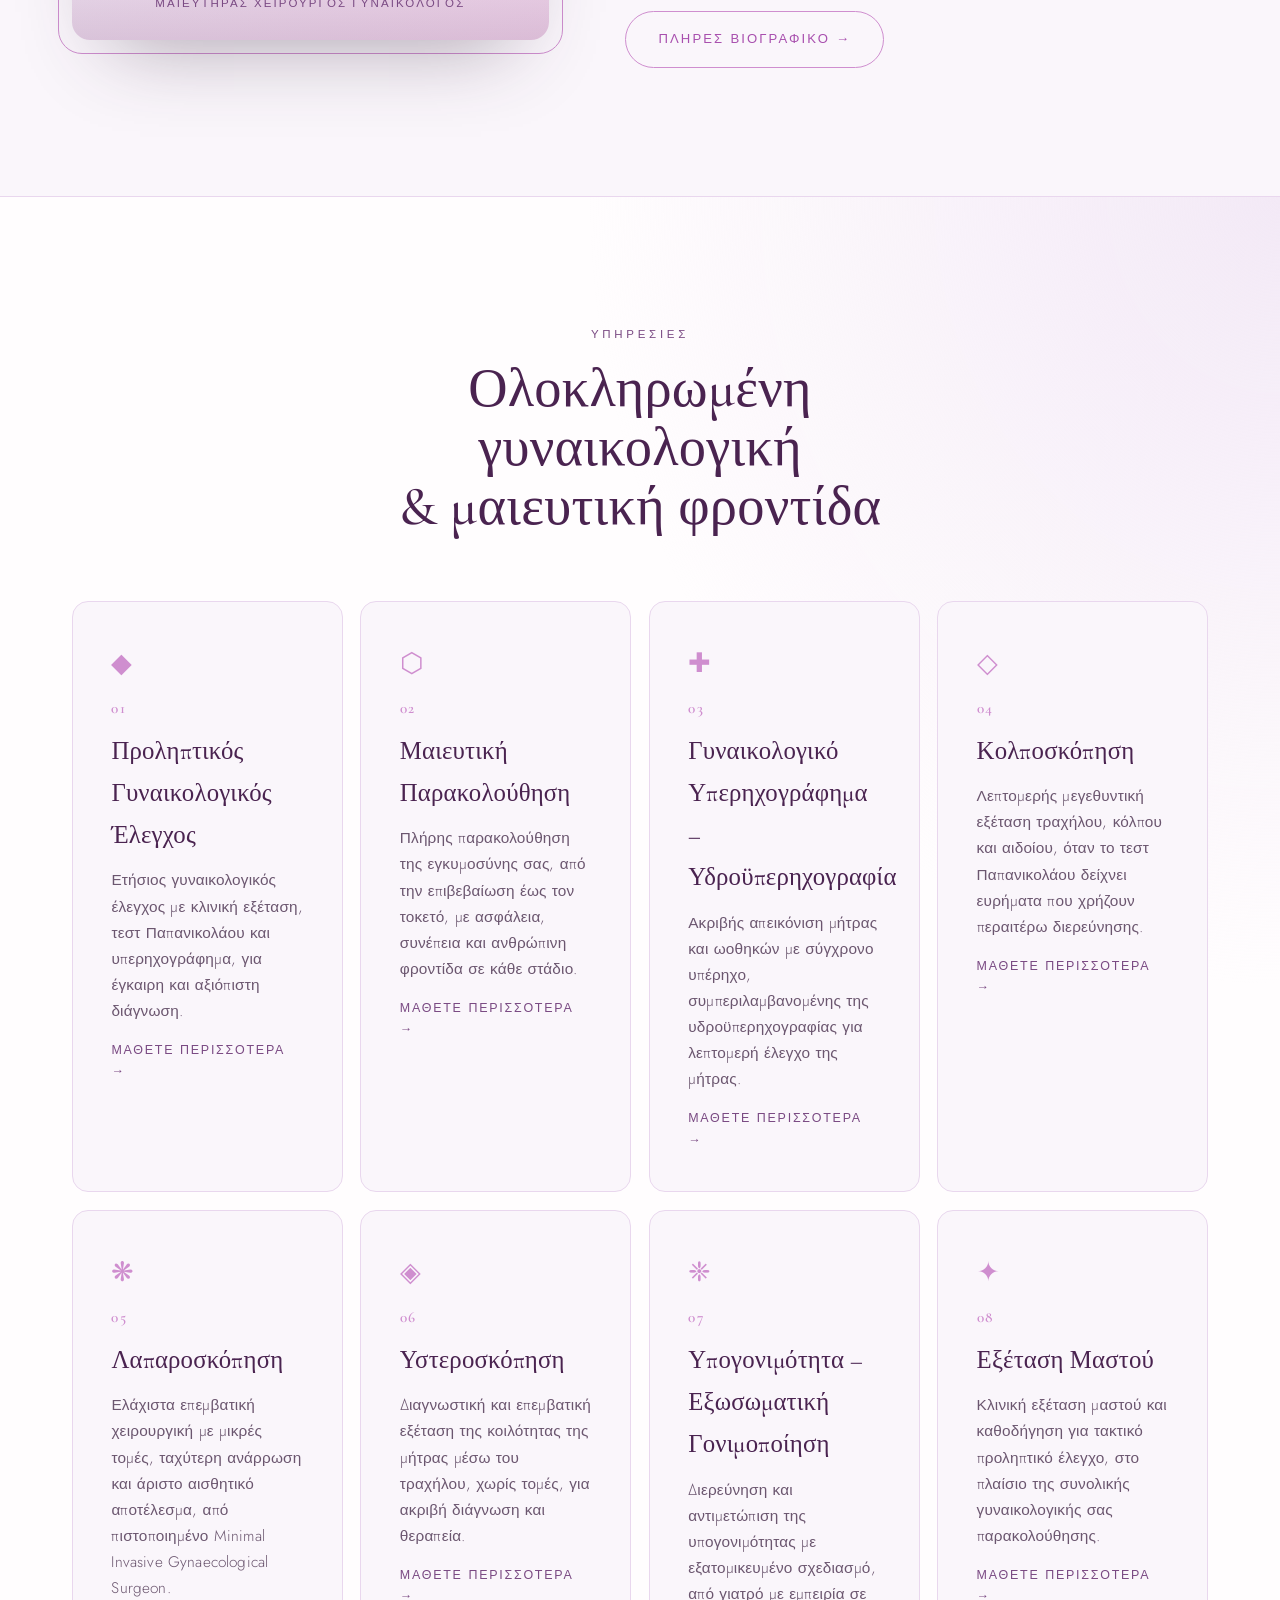
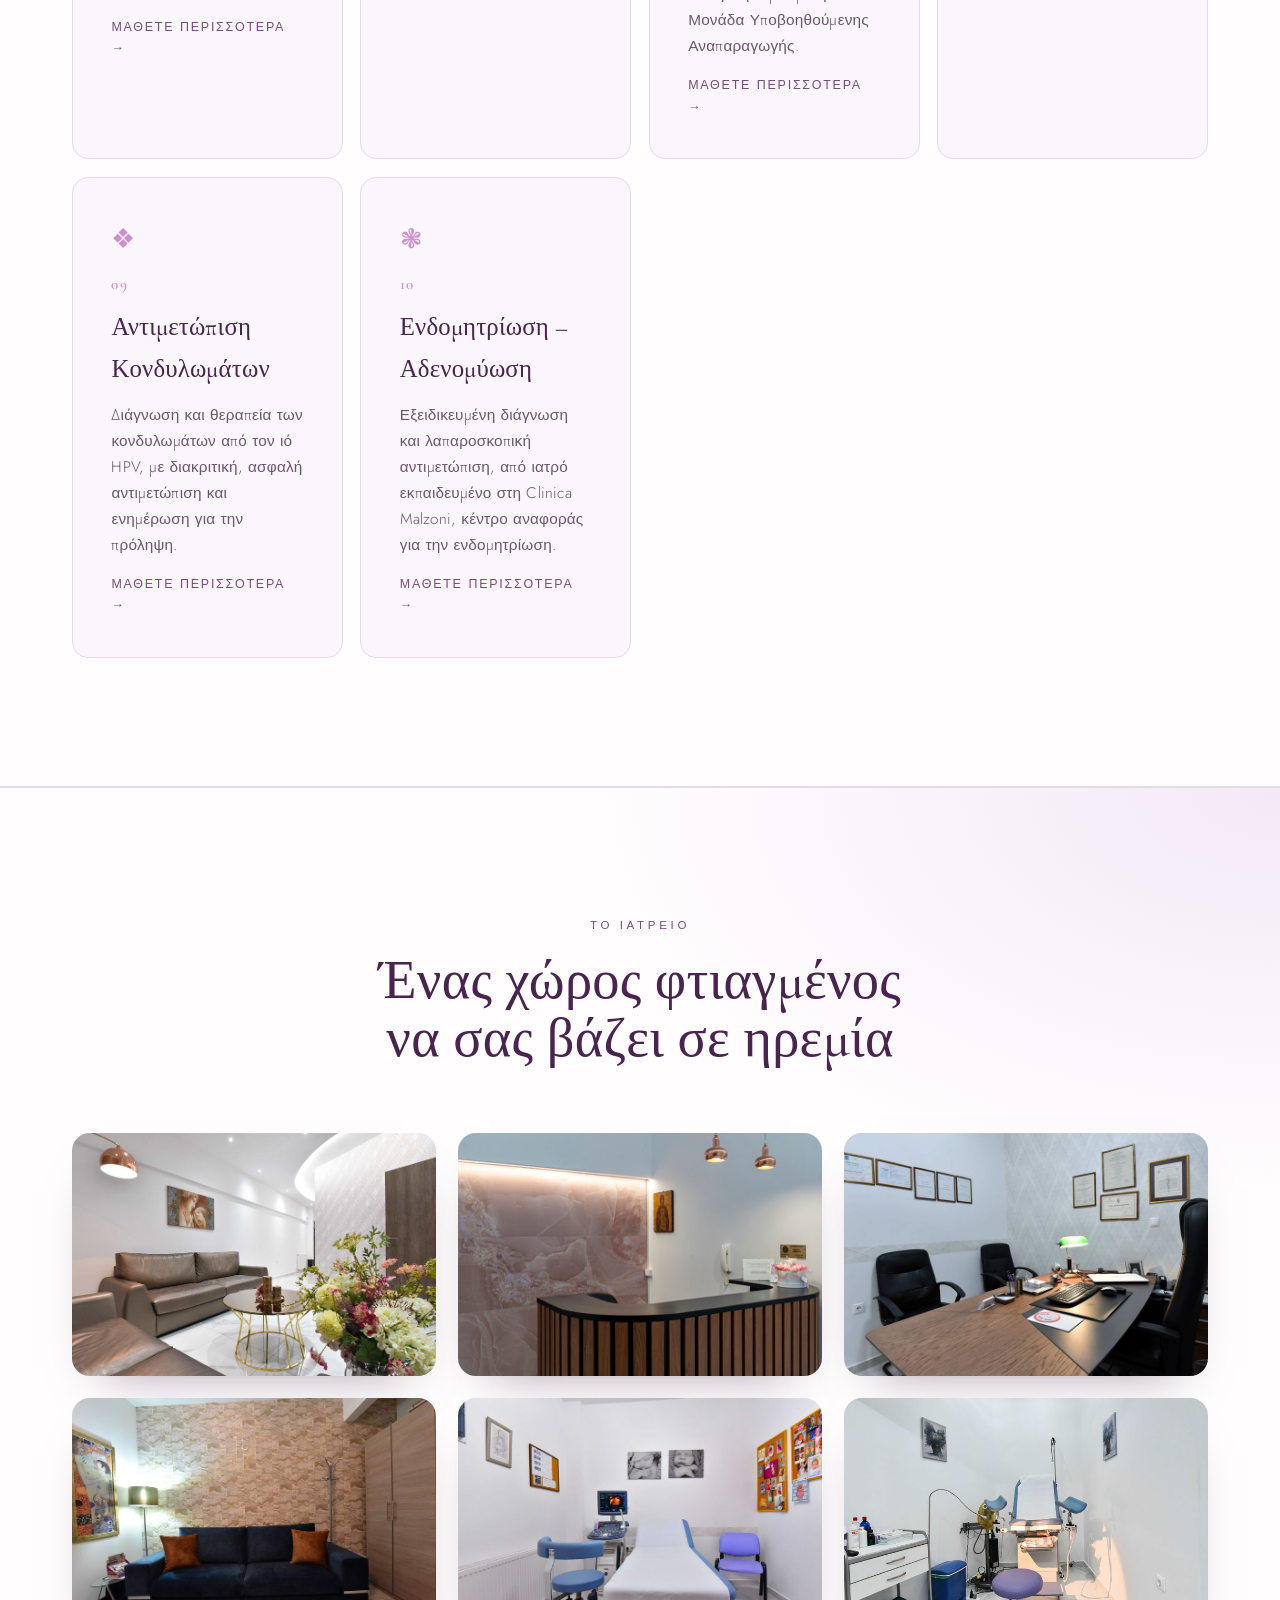
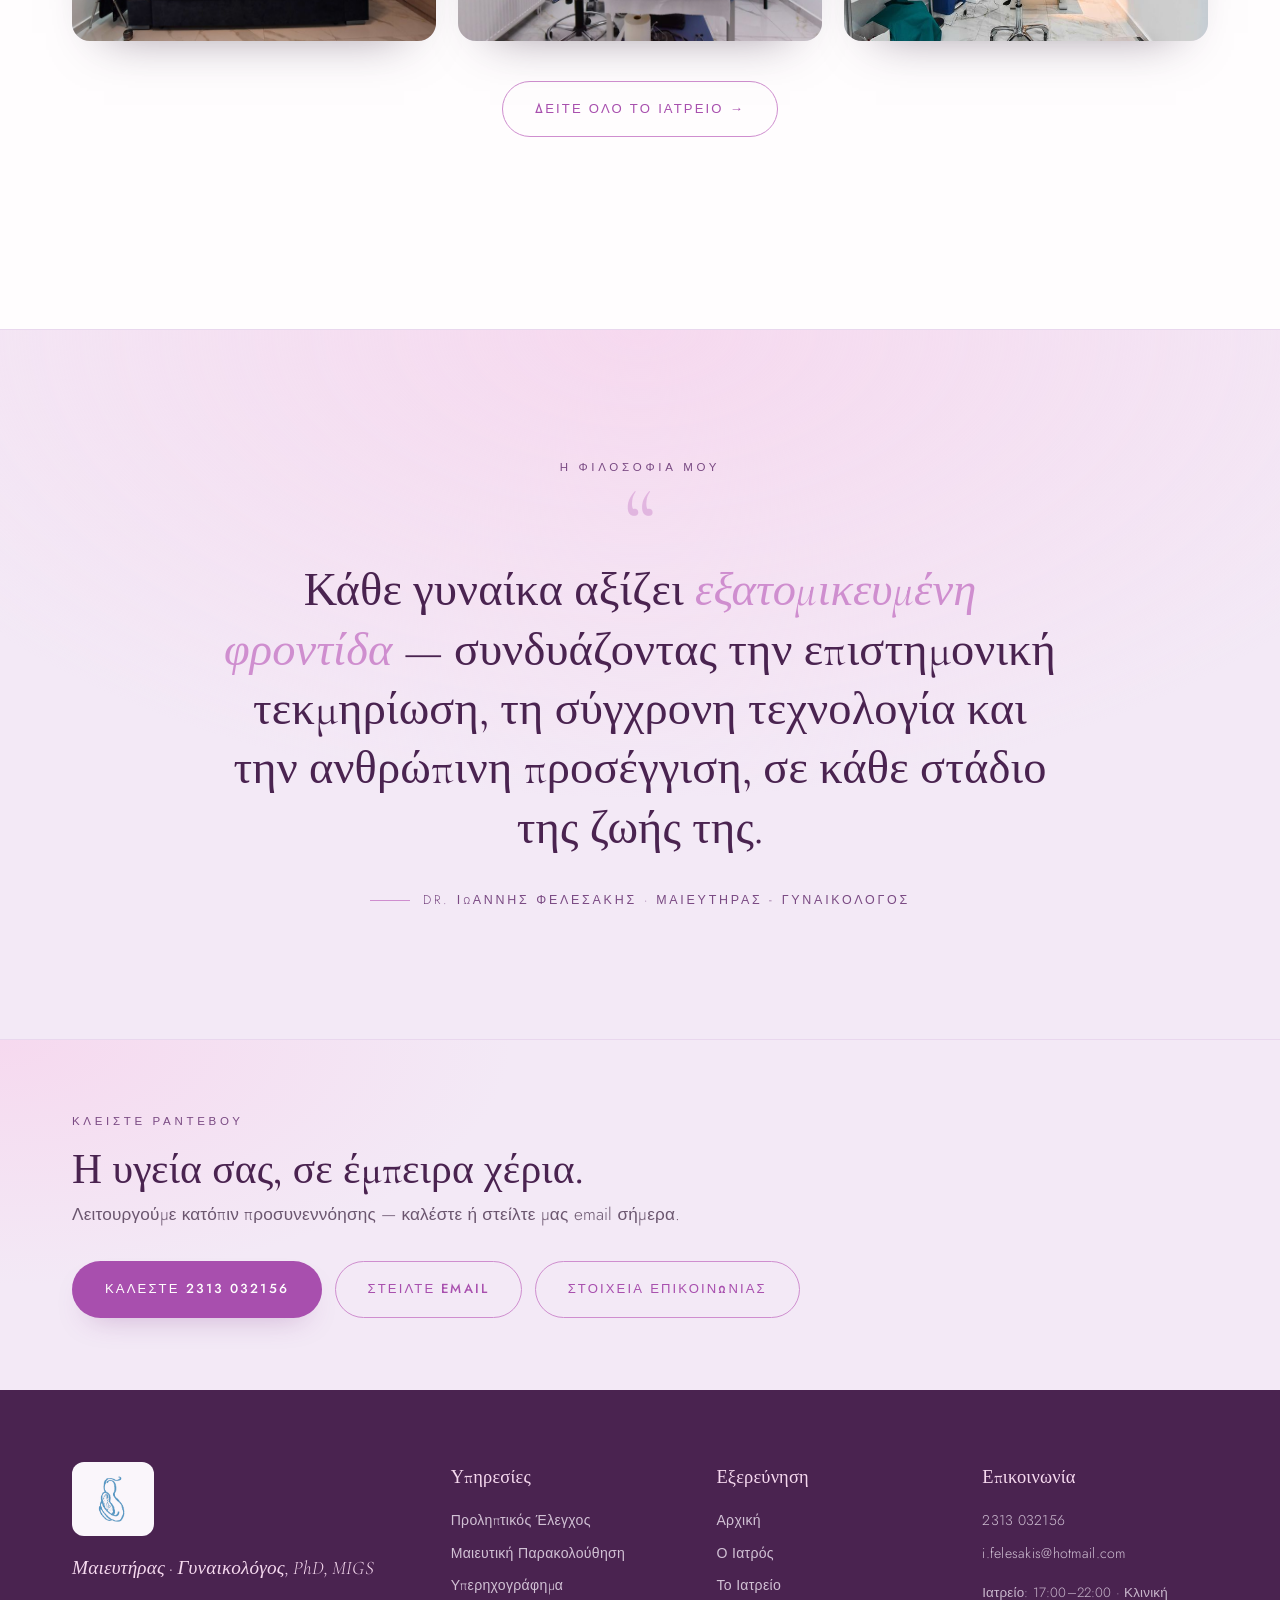
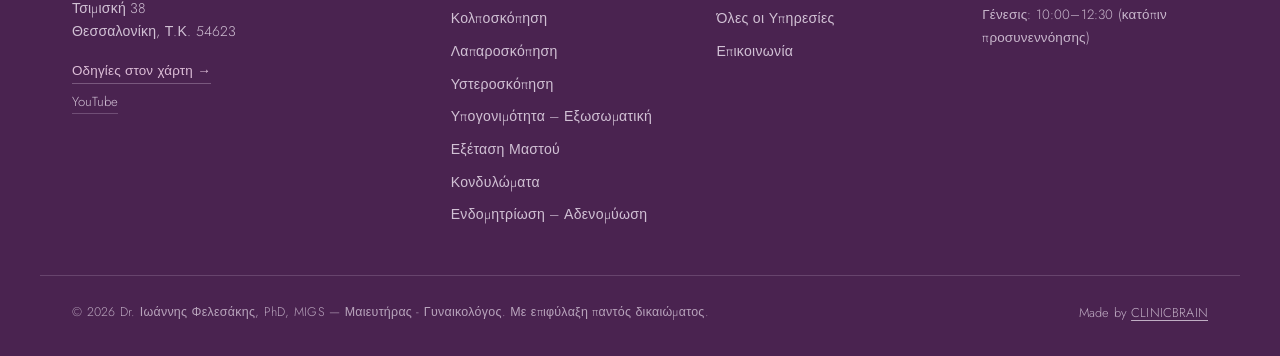
==== commit 561509a9: "Ενημέρωση κυλιόμενης λωρίδας αρχικής σελίδας - «Υπέρηχοι β' Επιπέδου» → «Πιστοποιημένοι Γυναικολογικ" ====
--- a/index.html
+++ b/index.html
@@ -85,11 +85,13 @@
       <div class="strip-track">
         <span>Μαιευτική Παρακολούθηση</span><span class="dot">•</span>
         <span>Λαπαροσκοπική Χειρουργική</span><span class="dot">•</span>
-        <span>Υπέρηχοι β&#39; Επιπέδου</span><span class="dot">•</span>
+        <span>Πιστοποιημένοι Γυναικολογικοί και Μαιευτικοί Υπέρηχοι</span><span class="dot">•</span>
+        <span>Υστεροσκοπική Χειρουργική</span><span class="dot">•</span>
         <span>Εξατομικευμένη Φροντίδα</span><span class="dot">•</span>
         <span>Μαιευτική Παρακολούθηση</span><span class="dot">•</span>
         <span>Λαπαροσκοπική Χειρουργική</span><span class="dot">•</span>
-        <span>Υπέρηχοι β&#39; Επιπέδου</span><span class="dot">•</span>
+        <span>Πιστοποιημένοι Γυναικολογικοί και Μαιευτικοί Υπέρηχοι</span><span class="dot">•</span>
+        <span>Υστεροσκοπική Χειρουργική</span><span class="dot">•</span>
         <span>Εξατομικευμένη Φροντίδα</span><span class="dot">•</span>
       </div>
     </div>
